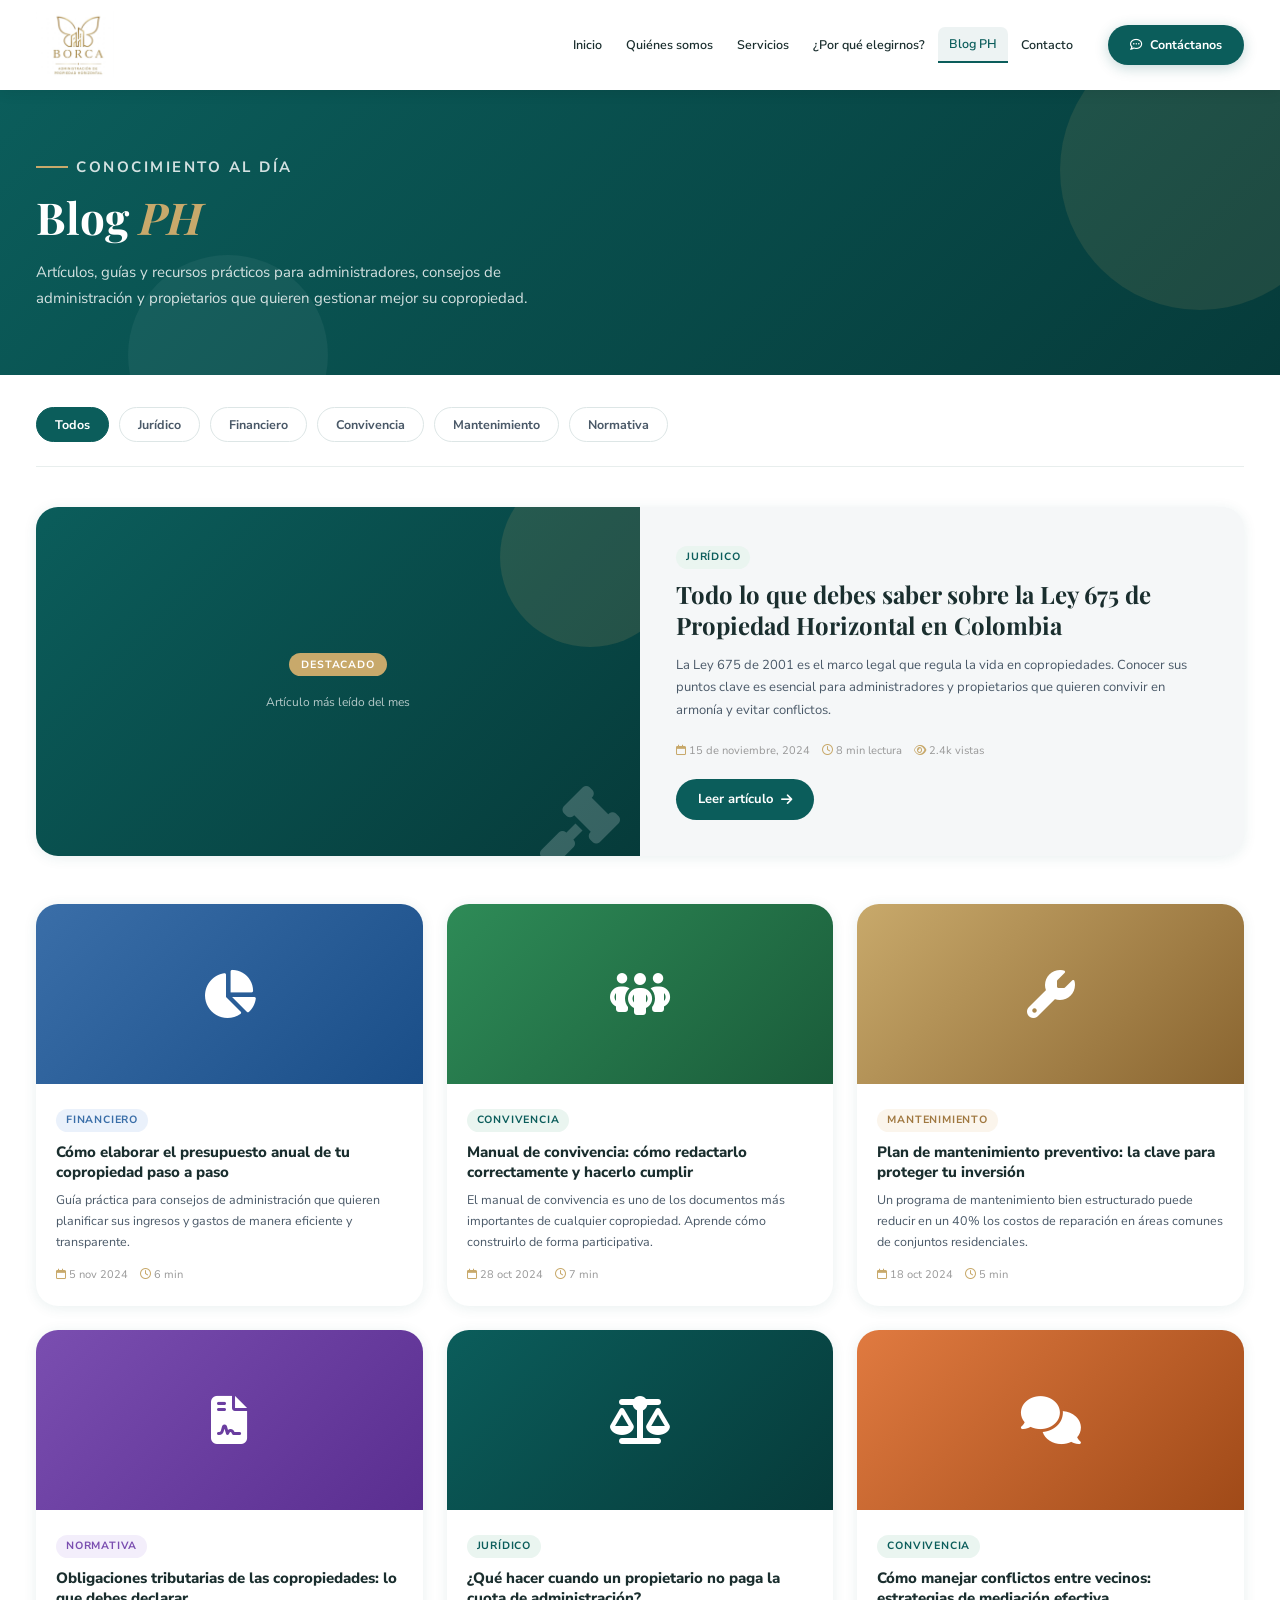
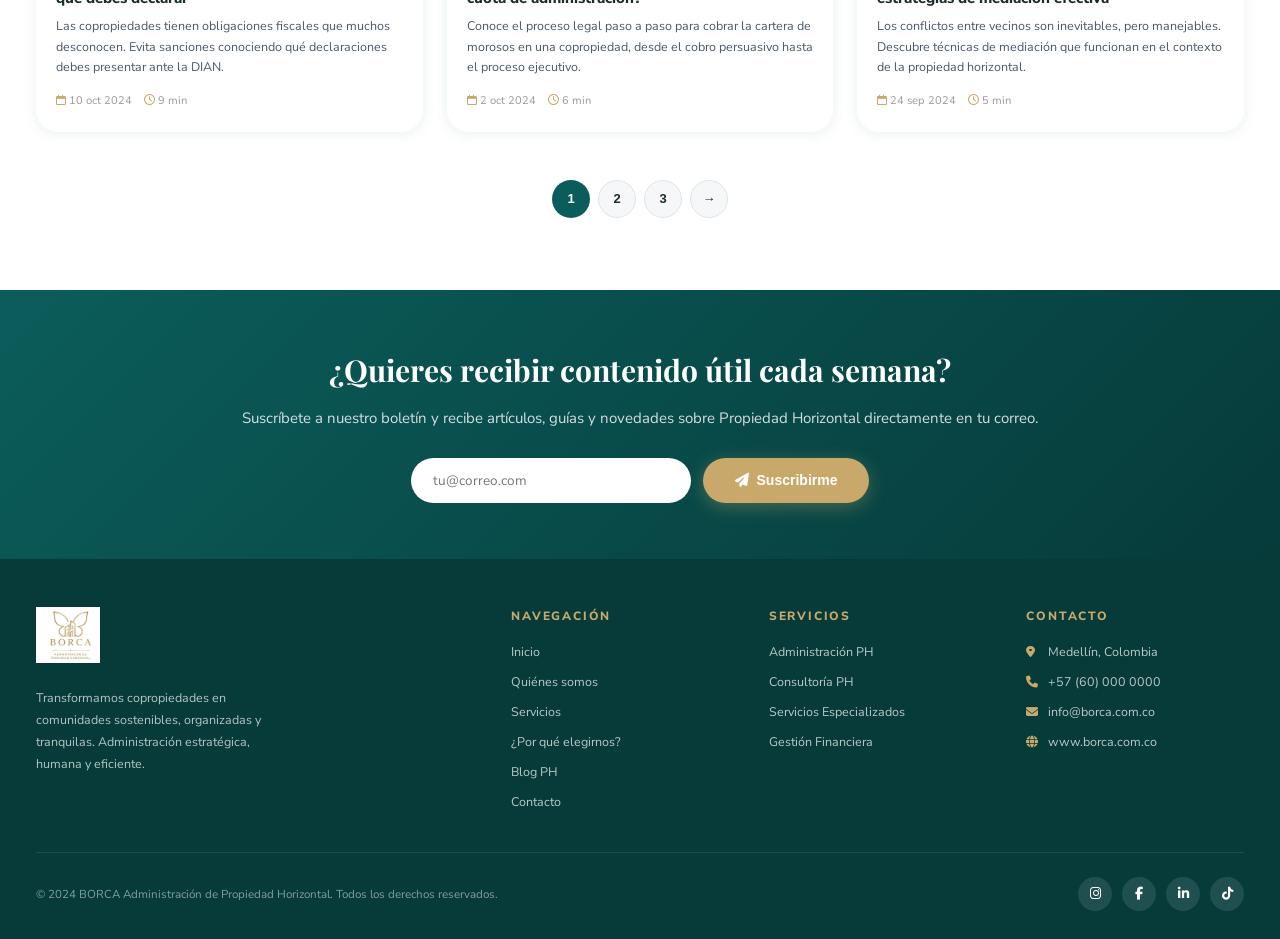
==== blog-ph.html @ 9fb04f34 "final" ====
<!DOCTYPE html>
<html lang="es">
<head>
  <meta charset="UTF-8"/>
  <meta name="viewport" content="width=device-width,initial-scale=1.0"/>
  <title>Blog PH – BORCA</title>
  <link href="https://fonts.googleapis.com/css2?family=Playfair+Display:ital,wght@0,400;0,700;1,400;1,700&family=Nunito+Sans:wght@300;400;600;700;800&display=swap" rel="stylesheet"/>
  <link rel="stylesheet" href="https://cdnjs.cloudflare.com/ajax/libs/font-awesome/6.5.0/css/all.min.css"/>
  <style>
*,*::before,*::after{box-sizing:border-box;margin:0;padding:0}
:root{
  --teal:#0B5D5B;--teal-dark:#063B3A;--gold:#C8A96B;
  --white:#FFFFFF;--gray-bg:#F5F7F8;
  --text-dark:#1a2e2e;--text-body:#4a5968;
  --card-green:#EAF5F0;--card-beige:#FBF5EC;
  --card-blue:#EAF1FB;--card-lila:#F3EEFB;
  --shadow-soft:0 6px 36px rgba(11,93,91,0.13);
  --shadow-card:0 2px 14px rgba(11,93,91,0.09);
  --r-xl:22px;--r-lg:16px;--r-md:12px;--r-sm:9px;
}
html{scroll-behavior:smooth}
body{font-family:'Nunito Sans',sans-serif;color:var(--text-dark);background:var(--white);line-height:1.6;overflow-x:hidden}
a{text-decoration:none;color:inherit}
/* NAVBAR */
.navbar{position:sticky;top:0;z-index:200;background:var(--white);box-shadow:0 2px 14px rgba(0,0,0,0.08);height:90px}
.navbar-inner{max-width:1300px;margin:0 auto;height:100%;padding:0 36px;display:flex;align-items:center;gap:24px}
.nav-logo{display:flex;align-items:center;flex-shrink:0;text-decoration:none}
.logo-img{height:68px;width:auto;object-fit:contain;display:block;margin:-4px 0}
.nav-links{display:flex;align-items:center;gap:2px;margin-left:auto}
.nav-links a{font-size:12.5px;font-weight:600;color:var(--text-dark);padding:7px 11px;border-radius:7px;white-space:nowrap;display:flex;align-items:center;gap:4px;transition:color .2s,background .2s}
.nav-links a:hover,.nav-links a.active{color:var(--teal);background:rgba(11,93,91,0.07)}
.nav-links a.active{border-bottom:2px solid var(--teal);border-radius:7px 7px 0 0}
.nav-links .fa-chevron-down{font-size:8px;opacity:.5}
.btn-contact{display:inline-flex;align-items:center;gap:7px;padding:10px 22px;background:var(--teal);color:var(--white);border-radius:50px;font-size:12.5px;font-weight:700;white-space:nowrap;flex-shrink:0;box-shadow:0 3px 14px rgba(11,93,91,0.24);transition:background .2s,transform .15s}
.btn-contact:hover{background:var(--teal-dark);transform:translateY(-1px)}
/* PAGE HERO BANNER */
.page-hero{background:linear-gradient(135deg, var(--teal) 0%, var(--teal-dark) 100%);padding:64px 36px;position:relative;overflow:hidden}
.page-hero::before{content:'';position:absolute;top:-60px;right:-60px;width:280px;height:280px;border-radius:50%;background:rgba(200,169,107,0.12);pointer-events:none}
.page-hero::after{content:'';position:absolute;bottom:-80px;left:10%;width:200px;height:200px;border-radius:50%;background:rgba(255,255,255,0.05);pointer-events:none}
.page-hero-inner{max-width:1300px;margin:0 auto;position:relative;z-index:1}
.page-hero-label{font-size:12px;font-weight:700;color:var(--gold);letter-spacing:2.5px;text-transform:uppercase;margin-bottom:12px;display:flex;align-items:center;gap:8px}
.page-hero-label::before{content:'';width:32px;height:2px;background:var(--gold)}
.page-hero h1{font-family:'Playfair Display',serif;font-size:44px;font-weight:700;color:var(--white);line-height:1.15;margin-bottom:16px}
.page-hero h1 span{color:var(--gold);font-style:italic}
.page-hero p{font-size:15px;color:rgba(255,255,255,0.82);max-width:560px;line-height:1.75}
/* SECTION HELPERS */
.section-wrap{max-width:1300px;margin:0 auto;padding:0 36px}
.section-pad{padding:72px 0}
.section-label{font-size:11.5px;font-weight:700;color:var(--gold);letter-spacing:2.5px;text-transform:uppercase;margin-bottom:10px;display:flex;align-items:center;gap:8px}
.section-label::before{content:'';width:28px;height:2px;background:var(--gold)}
.section-title{font-family:'Playfair Display',serif;font-size:32px;font-weight:700;color:var(--text-dark);line-height:1.2;margin-bottom:14px}
.section-title span{color:var(--teal)}
.section-lead{font-size:15px;color:var(--text-body);max-width:580px;line-height:1.8;margin-bottom:48px}
/* CARDS */
.cards-grid-3{display:grid;grid-template-columns:repeat(3,1fr);gap:24px}
.cards-grid-4{display:grid;grid-template-columns:repeat(4,1fr);gap:20px}
.cards-grid-2{display:grid;grid-template-columns:repeat(2,1fr);gap:28px}
.card{background:var(--white);border-radius:var(--r-xl);padding:30px 26px;box-shadow:var(--shadow-card);transition:transform .22s,box-shadow .22s}
.card:hover{transform:translateY(-5px);box-shadow:0 12px 32px rgba(11,93,91,0.13)}
.card-teal{background:var(--teal);color:var(--white)}
.card-gold{background:var(--gold);color:var(--white)}
.card-gray{background:var(--gray-bg)}
.card-border{border:1.5px solid #e0eae9}
.card-icon-lg{width:56px;height:56px;border-radius:var(--r-md);background:rgba(11,93,91,0.09);display:flex;align-items:center;justify-content:center;font-size:24px;color:var(--teal);margin-bottom:18px}
.card-teal .card-icon-lg{background:rgba(255,255,255,0.15);color:var(--white)}
.card h3{font-size:16px;font-weight:800;margin-bottom:10px;line-height:1.3}
.card p{font-size:13px;line-height:1.7;color:var(--text-body)}
.card-teal p,.card-gold p{color:rgba(255,255,255,0.88)}
/* CTA STRIP */
.cta-strip{background:linear-gradient(135deg,var(--teal),var(--teal-dark));padding:56px 36px;text-align:center}
.cta-strip h2{font-family:'Playfair Display',serif;font-size:30px;color:var(--white);margin-bottom:12px}
.cta-strip p{color:rgba(255,255,255,0.82);font-size:15px;margin-bottom:28px}
.btn-cta{display:inline-flex;align-items:center;gap:8px;padding:14px 32px;background:var(--gold);color:var(--white);border-radius:50px;font-size:14px;font-weight:700;transition:background .2s,transform .15s;box-shadow:0 4px 18px rgba(200,169,107,0.35)}
.btn-cta:hover{background:#b8954d;transform:translateY(-2px)}
/* PAGE FOOTER */
.page-footer{background:var(--teal-dark);padding:48px 36px 28px}
.footer-grid{max-width:1300px;margin:0 auto;display:grid;grid-template-columns:2fr 1fr 1fr 1fr;gap:40px;margin-bottom:40px}
.footer-brand .logo-img-footer{height:56px;width:auto;object-fit:contain;margin-bottom:16px}
.footer-brand p{font-size:12.5px;color:rgba(255,255,255,0.7);line-height:1.75;max-width:240px}
.footer-col h4{font-size:12px;font-weight:800;color:var(--gold);letter-spacing:1.8px;text-transform:uppercase;margin-bottom:16px}
.footer-col ul{list-style:none;display:flex;flex-direction:column;gap:10px}
.footer-col ul li a{font-size:12.5px;color:rgba(255,255,255,0.72);transition:color .2s}
.footer-col ul li a:hover{color:var(--gold)}
.footer-col ul li{display:flex;align-items:center;gap:8px;font-size:12.5px;color:rgba(255,255,255,0.72)}
.footer-col ul li i{color:var(--gold);font-size:12px;width:14px}
.footer-bottom{max-width:1300px;margin:0 auto;padding-top:24px;border-top:1px solid rgba(255,255,255,0.1);display:flex;align-items:center;justify-content:space-between;gap:20px}
.footer-bottom p{font-size:11.5px;color:rgba(255,255,255,0.5)}
.footer-social{display:flex;gap:10px}
.footer-social a{width:34px;height:34px;border-radius:50%;background:rgba(255,255,255,0.1);display:flex;align-items:center;justify-content:center;color:var(--white);font-size:13px;transition:background .2s,transform .15s}
.footer-social a:hover{background:var(--gold);transform:translateY(-2px)}
/* UTILS */
.text-teal{color:var(--teal)} .text-gold{color:var(--gold)} .text-white{color:var(--white)}
.bg-gray{background:var(--gray-bg)} .bg-teal{background:var(--teal)} .bg-white{background:var(--white)}
.flex-row{display:flex;align-items:center;gap:16px}
.check-item{display:flex;align-items:flex-start;gap:12px;margin-bottom:16px}
.check-dot{width:26px;height:26px;min-width:26px;border-radius:50%;background:var(--teal);display:flex;align-items:center;justify-content:center;color:var(--white);font-size:11px;margin-top:2px}
.check-item strong{font-size:13.5px;font-weight:800;display:block;margin-bottom:2px}
.check-item p{font-size:12.5px;color:var(--text-body);line-height:1.6}
.number-badge{font-family:'Playfair Display',serif;font-size:48px;font-weight:700;color:var(--gold);opacity:.25;line-height:1;margin-bottom:-8px}
.divider{height:1px;background:#e8eeed;margin:48px 0}
/* TEAM CARD */
.team-card{text-align:center;background:var(--white);border-radius:var(--r-xl);padding:28px 20px;box-shadow:var(--shadow-card)}
.team-avatar{width:80px;height:80px;border-radius:50%;background:linear-gradient(135deg,var(--teal),var(--teal-dark));display:flex;align-items:center;justify-content:center;margin:0 auto 14px;font-size:28px;color:var(--white)}
.team-card h4{font-size:15px;font-weight:800;margin-bottom:4px}
.team-card .role{font-size:11.5px;color:var(--gold);font-weight:700;text-transform:uppercase;letter-spacing:1px;margin-bottom:10px}
.team-card p{font-size:12px;color:var(--text-body);line-height:1.6}
/* TIMELINE */
.timeline{position:relative;padding-left:40px}
.timeline::before{content:'';position:absolute;left:14px;top:0;bottom:0;width:2px;background:linear-gradient(to bottom,var(--teal),var(--gold))}
.timeline-item{position:relative;margin-bottom:36px}
.timeline-dot{position:absolute;left:-34px;top:4px;width:22px;height:22px;border-radius:50%;background:var(--teal);border:3px solid var(--white);box-shadow:0 0 0 3px var(--teal)}
.timeline-item h4{font-size:15px;font-weight:800;margin-bottom:6px}
.timeline-item p{font-size:13px;color:var(--text-body);line-height:1.65}
.timeline-year{font-size:11px;font-weight:700;color:var(--gold);letter-spacing:1px;margin-bottom:4px}
/* BLOG */
.blog-card{background:var(--white);border-radius:var(--r-xl);overflow:hidden;box-shadow:var(--shadow-card);transition:transform .22s,box-shadow .22s}
.blog-card:hover{transform:translateY(-5px);box-shadow:0 12px 32px rgba(11,93,91,0.13)}
.blog-card-img{height:180px;background:linear-gradient(135deg,var(--teal),var(--gold));display:flex;align-items:center;justify-content:center;font-size:48px;color:var(--white)}
.blog-card-body{padding:22px 20px}
.blog-tag{font-size:10.5px;font-weight:700;color:var(--teal);background:var(--card-green);padding:3px 10px;border-radius:50px;display:inline-block;margin-bottom:10px;text-transform:uppercase;letter-spacing:.8px}
.blog-card h3{font-size:15px;font-weight:800;line-height:1.35;margin-bottom:8px}
.blog-card p{font-size:12.5px;color:var(--text-body);line-height:1.65;margin-bottom:14px}
.blog-meta{font-size:11px;color:#999;display:flex;gap:12px;align-items:center}
.blog-meta i{color:var(--gold)}
/* CONTACT */
.contact-form{background:var(--white);border-radius:var(--r-xl);padding:36px 32px;box-shadow:var(--shadow-card)}
.form-group{margin-bottom:20px}
.form-group label{display:block;font-size:12.5px;font-weight:700;margin-bottom:7px;color:var(--text-dark)}
.form-group input,.form-group textarea,.form-group select{width:100%;padding:12px 16px;border:1.5px solid #dde6e6;border-radius:var(--r-md);font-size:13px;font-family:'Nunito Sans',sans-serif;color:var(--text-dark);background:var(--gray-bg);transition:border .2s,box-shadow .2s;outline:none}
.form-group input:focus,.form-group textarea:focus,.form-group select:focus{border-color:var(--teal);box-shadow:0 0 0 3px rgba(11,93,91,0.08);background:var(--white)}
.form-group textarea{resize:vertical;min-height:130px}
.form-row{display:grid;grid-template-columns:1fr 1fr;gap:16px}
.btn-submit{width:100%;padding:14px;background:var(--teal);color:var(--white);border:none;border-radius:50px;font-size:14px;font-weight:700;font-family:'Nunito Sans',sans-serif;cursor:pointer;transition:background .2s,transform .15s;box-shadow:0 4px 14px rgba(11,93,91,0.25)}
.btn-submit:hover{background:var(--teal-dark);transform:translateY(-1px)}
.stat-box{text-align:center;padding:28px 20px}
.stat-number{font-family:'Playfair Display',serif;font-size:44px;font-weight:700;color:var(--teal);line-height:1}
.stat-label{font-size:13px;color:var(--text-body);margin-top:6px;font-weight:600}
/* ANIMATIONS */
@keyframes ripple{to{transform:scale(2.8);opacity:0}}
.visible{opacity:1!important;transform:translateY(0)!important}
/* RESPONSIVE */
@media(max-width:1024px){.footer-grid{grid-template-columns:1fr 1fr}.cards-grid-4{grid-template-columns:1fr 1fr}.cards-grid-3{grid-template-columns:1fr 1fr}}
@media(max-width:768px){
  .navbar-inner{padding:0 18px;gap:12px}.nav-links{display:none}.logo-img{height:52px}
  .page-hero{padding:44px 20px}.page-hero h1{font-size:30px}
  .section-wrap{padding:0 20px}.section-pad{padding:48px 0}
  .cards-grid-3,.cards-grid-4,.cards-grid-2{grid-template-columns:1fr}
  .footer-grid{grid-template-columns:1fr}.cta-strip{padding:44px 20px}
  .form-row{grid-template-columns:1fr}
  .footer-bottom{flex-direction:column;align-items:flex-start;gap:14px}
}
</style>
</head>
<body>

<header class="navbar">
  <div class="navbar-inner">
    <a href="index.html" class="nav-logo">
      <img src="[data-uri]" alt="BORCA" class="logo-img" />
    </a>
    <nav class="nav-links">
      <a href="index.html">Inicio</a>
      <a href="quienes-somos.html">Quiénes somos</a>
      <a href="servicios.html">Servicios</a>
      <a href="por-que-elegirnos.html">¿Por qué elegirnos?</a>
      <a href="blog-ph.html" class="active">Blog PH</a>
      <a href="contacto.html">Contacto</a>
      
    </nav>
    <a href="contacto.html" class="btn-contact">
      <i class="fa-regular fa-comment-dots"></i> Contáctanos
    </a>
  </div>
</header>

<!-- PAGE HERO -->
<section class="page-hero">
  <div class="page-hero-inner">
    <p class="page-hero-label">Conocimiento al día</p>
    <h1>Blog <span>PH</span></h1>
    <p>Artículos, guías y recursos prácticos para administradores, consejos de administración y propietarios que quieren gestionar mejor su copropiedad.</p>
  </div>
</section>

<!-- CATEGORÍAS FILTRO -->
<section class="bg-white" style="padding:32px 0 0">
  <div class="section-wrap">
    <div style="display:flex;gap:10px;flex-wrap:wrap;padding-bottom:0">
      <button class="filter-btn active" data-cat="all">Todos</button>
      <button class="filter-btn" data-cat="juridico">Jurídico</button>
      <button class="filter-btn" data-cat="financiero">Financiero</button>
      <button class="filter-btn" data-cat="convivencia">Convivencia</button>
      <button class="filter-btn" data-cat="mantenimiento">Mantenimiento</button>
      <button class="filter-btn" data-cat="normativa">Normativa</button>
    </div>
    <div style="height:1px;background:#e8eeed;margin-top:24px"></div>
  </div>
</section>

<!-- ARTÍCULO DESTACADO -->
<section class="bg-white">
  <div class="section-wrap" style="padding-top:40px;padding-bottom:0">
    <div style="background:var(--gray-bg);border-radius:22px;overflow:hidden;display:grid;grid-template-columns:1fr 1fr;box-shadow:var(--shadow-card);margin-bottom:48px" class="anim">
      <div style="background:linear-gradient(135deg,var(--teal) 0%,var(--teal-dark) 100%);display:flex;align-items:center;justify-content:center;min-height:280px;padding:40px;position:relative;overflow:hidden">
        <div style="position:absolute;top:-40px;right:-40px;width:180px;height:180px;border-radius:50%;background:rgba(200,169,107,0.15)"></div>
        <i class="fa-solid fa-gavel" style="font-size:80px;color:rgba(255,255,255,0.2);position:absolute;bottom:-10px;right:20px"></i>
        <div style="position:relative;z-index:1;text-align:center">
          <span style="background:var(--gold);color:white;font-size:10.5px;font-weight:700;padding:4px 12px;border-radius:50px;letter-spacing:.8px;text-transform:uppercase">Destacado</span>
          <p style="color:rgba(255,255,255,0.7);font-size:12px;margin-top:16px">Artículo más leído del mes</p>
        </div>
      </div>
      <div style="padding:36px">
        <span class="blog-tag">Jurídico</span>
        <h2 style="font-family:'Playfair Display',serif;font-size:24px;font-weight:700;line-height:1.3;margin-bottom:12px">Todo lo que debes saber sobre la Ley 675 de Propiedad Horizontal en Colombia</h2>
        <p style="font-size:13px;color:var(--text-body);line-height:1.75;margin-bottom:20px">La Ley 675 de 2001 es el marco legal que regula la vida en copropiedades. Conocer sus puntos clave es esencial para administradores y propietarios que quieren convivir en armonía y evitar conflictos.</p>
        <div class="blog-meta" style="margin-bottom:20px">
          <span><i class="fa-regular fa-calendar"></i> 15 de noviembre, 2024</span>
          <span><i class="fa-regular fa-clock"></i> 8 min lectura</span>
          <span><i class="fa-regular fa-eye"></i> 2.4k vistas</span>
        </div>
        <a href="#" style="display:inline-flex;align-items:center;gap:8px;padding:10px 22px;background:var(--teal);color:white;border-radius:50px;font-size:13px;font-weight:700">Leer artículo <i class="fa-solid fa-arrow-right"></i></a>
      </div>
    </div>
  </div>
</section>

<!-- ARTÍCULOS GRID -->
<section class="bg-white">
  <div class="section-wrap" style="padding-top:0;padding-bottom:72px">
    <div class="cards-grid-3" id="blog-grid">

      <div class="blog-card" data-cat="financiero">
        <div class="blog-card-img" style="background:linear-gradient(135deg,#3a6ea8,#1a4e88)">
          <i class="fa-solid fa-chart-pie"></i>
        </div>
        <div class="blog-card-body">
          <span class="blog-tag" style="background:var(--card-blue);color:#3a6ea8">Financiero</span>
          <h3>Cómo elaborar el presupuesto anual de tu copropiedad paso a paso</h3>
          <p>Guía práctica para consejos de administración que quieren planificar sus ingresos y gastos de manera eficiente y transparente.</p>
          <div class="blog-meta">
            <span><i class="fa-regular fa-calendar"></i> 5 nov 2024</span>
            <span><i class="fa-regular fa-clock"></i> 6 min</span>
          </div>
        </div>
      </div>

      <div class="blog-card" data-cat="convivencia">
        <div class="blog-card-img" style="background:linear-gradient(135deg,#2e8b57,#1a5c3a)">
          <i class="fa-solid fa-people-group"></i>
        </div>
        <div class="blog-card-body">
          <span class="blog-tag" style="background:var(--card-green);color:var(--teal)">Convivencia</span>
          <h3>Manual de convivencia: cómo redactarlo correctamente y hacerlo cumplir</h3>
          <p>El manual de convivencia es uno de los documentos más importantes de cualquier copropiedad. Aprende cómo construirlo de forma participativa.</p>
          <div class="blog-meta">
            <span><i class="fa-regular fa-calendar"></i> 28 oct 2024</span>
            <span><i class="fa-regular fa-clock"></i> 7 min</span>
          </div>
        </div>
      </div>

      <div class="blog-card" data-cat="mantenimiento">
        <div class="blog-card-img" style="background:linear-gradient(135deg,#c8a96b,#8a6530)">
          <i class="fa-solid fa-wrench"></i>
        </div>
        <div class="blog-card-body">
          <span class="blog-tag" style="background:var(--card-beige);color:#a07840">Mantenimiento</span>
          <h3>Plan de mantenimiento preventivo: la clave para proteger tu inversión</h3>
          <p>Un programa de mantenimiento bien estructurado puede reducir en un 40% los costos de reparación en áreas comunes de conjuntos residenciales.</p>
          <div class="blog-meta">
            <span><i class="fa-regular fa-calendar"></i> 18 oct 2024</span>
            <span><i class="fa-regular fa-clock"></i> 5 min</span>
          </div>
        </div>
      </div>

      <div class="blog-card" data-cat="normativa">
        <div class="blog-card-img" style="background:linear-gradient(135deg,#7a4eb0,#5a2e90)">
          <i class="fa-solid fa-file-contract"></i>
        </div>
        <div class="blog-card-body">
          <span class="blog-tag" style="background:var(--card-lila);color:#7a4eb0">Normativa</span>
          <h3>Obligaciones tributarias de las copropiedades: lo que debes declarar</h3>
          <p>Las copropiedades tienen obligaciones fiscales que muchos desconocen. Evita sanciones conociendo qué declaraciones debes presentar ante la DIAN.</p>
          <div class="blog-meta">
            <span><i class="fa-regular fa-calendar"></i> 10 oct 2024</span>
            <span><i class="fa-regular fa-clock"></i> 9 min</span>
          </div>
        </div>
      </div>

      <div class="blog-card" data-cat="juridico">
        <div class="blog-card-img" style="background:linear-gradient(135deg,var(--teal),var(--teal-dark))">
          <i class="fa-solid fa-scale-balanced"></i>
        </div>
        <div class="blog-card-body">
          <span class="blog-tag">Jurídico</span>
          <h3>¿Qué hacer cuando un propietario no paga la cuota de administración?</h3>
          <p>Conoce el proceso legal paso a paso para cobrar la cartera de morosos en una copropiedad, desde el cobro persuasivo hasta el proceso ejecutivo.</p>
          <div class="blog-meta">
            <span><i class="fa-regular fa-calendar"></i> 2 oct 2024</span>
            <span><i class="fa-regular fa-clock"></i> 6 min</span>
          </div>
        </div>
      </div>

      <div class="blog-card" data-cat="convivencia">
        <div class="blog-card-img" style="background:linear-gradient(135deg,#e07a40,#a04a18)">
          <i class="fa-solid fa-comments"></i>
        </div>
        <div class="blog-card-body">
          <span class="blog-tag" style="background:var(--card-green);color:var(--teal)">Convivencia</span>
          <h3>Cómo manejar conflictos entre vecinos: estrategias de mediación efectiva</h3>
          <p>Los conflictos entre vecinos son inevitables, pero manejables. Descubre técnicas de mediación que funcionan en el contexto de la propiedad horizontal.</p>
          <div class="blog-meta">
            <span><i class="fa-regular fa-calendar"></i> 24 sep 2024</span>
            <span><i class="fa-regular fa-clock"></i> 5 min</span>
          </div>
        </div>
      </div>

    </div>

    <!-- Paginación -->
    <div style="display:flex;justify-content:center;gap:8px;margin-top:48px">
      <button style="width:38px;height:38px;border-radius:50%;background:var(--teal);color:white;border:none;font-weight:700;cursor:pointer;font-size:13px">1</button>
      <button style="width:38px;height:38px;border-radius:50%;background:var(--gray-bg);color:var(--text-dark);border:1.5px solid #dde6e6;font-weight:700;cursor:pointer;font-size:13px">2</button>
      <button style="width:38px;height:38px;border-radius:50%;background:var(--gray-bg);color:var(--text-dark);border:1.5px solid #dde6e6;font-weight:700;cursor:pointer;font-size:13px">3</button>
      <button style="width:38px;height:38px;border-radius:50%;background:var(--gray-bg);color:var(--text-dark);border:1.5px solid #dde6e6;font-weight:700;cursor:pointer;font-size:13px">→</button>
    </div>
  </div>
</section>

<!-- NEWSLETTER -->
<section class="cta-strip">
  <h2>¿Quieres recibir contenido útil cada semana?</h2>
  <p>Suscríbete a nuestro boletín y recibe artículos, guías y novedades sobre Propiedad Horizontal directamente en tu correo.</p>
  <div style="display:flex;gap:12px;justify-content:center;flex-wrap:wrap;margin-top:8px">
    <input type="email" placeholder="tu@correo.com" style="padding:13px 22px;border-radius:50px;border:none;font-size:13.5px;width:280px;font-family:'Nunito Sans',sans-serif;outline:none"/>
    <button class="btn-cta" style="border:none;cursor:pointer"><i class="fa-solid fa-paper-plane"></i> Suscribirme</button>
  </div>
</section>

<style>
.filter-btn{padding:8px 18px;border-radius:50px;border:1.5px solid #dde6e6;background:var(--white);font-size:12.5px;font-weight:700;color:var(--text-body);cursor:pointer;transition:all .2s;font-family:'Nunito Sans',sans-serif}
.filter-btn:hover,.filter-btn.active{background:var(--teal);color:var(--white);border-color:var(--teal)}
</style>
<script>
document.querySelectorAll('.filter-btn').forEach(btn => {
  btn.addEventListener('click', function(){
    document.querySelectorAll('.filter-btn').forEach(b=>b.classList.remove('active'));
    this.classList.add('active');
    const cat = this.dataset.cat;
    document.querySelectorAll('.blog-card').forEach(card=>{
      card.style.display = (cat==='all'||card.dataset.cat===cat) ? 'block':'none';
    });
  });
});
</script>


<footer class="page-footer">
  <div class="footer-grid">
    <div class="footer-brand">
      <img src="[data-uri]" alt="BORCA" class="logo-img-footer" />
      <p>Transformamos copropiedades en comunidades sostenibles, organizadas y tranquilas. Administración estratégica, humana y eficiente.</p>
    </div>
    <div class="footer-col">
      <h4>Navegación</h4>
      <ul>
        <li><a href="index.html">Inicio</a></li>
        <li><a href="quienes-somos.html">Quiénes somos</a></li>
        <li><a href="servicios.html">Servicios</a></li>
        <li><a href="por-que-elegirnos.html">¿Por qué elegirnos?</a></li>
        <li><a href="blog-ph.html">Blog PH</a></li>
        <li><a href="contacto.html">Contacto</a></li>
      </ul>
    </div>
    <div class="footer-col">
      <h4>Servicios</h4>
      <ul>
        <li><a href="servicios.html">Administración PH</a></li>
        <li><a href="servicios.html">Consultoría PH</a></li>
        <li><a href="servicios.html">Servicios Especializados</a></li>
        <li><a href="servicios.html">Gestión Financiera</a></li>
      </ul>
    </div>
    <div class="footer-col">
      <h4>Contacto</h4>
      <ul>
        <li><i class="fa-solid fa-location-dot"></i> Medellín, Colombia</li>
        <li><i class="fa-solid fa-phone"></i> +57 (60) 000 0000</li>
        <li><i class="fa-solid fa-envelope"></i> info@borca.com.co</li>
        <li><i class="fa-solid fa-globe"></i> www.borca.com.co</li>
      </ul>
    </div>
  </div>
  <div class="footer-bottom">
    <p>© 2024 BORCA Administración de Propiedad Horizontal. Todos los derechos reservados.</p>
    <div class="footer-social">
      <a href="#" aria-label="Instagram"><i class="fa-brands fa-instagram"></i></a>
      <a href="#" aria-label="Facebook"><i class="fa-brands fa-facebook-f"></i></a>
      <a href="#" aria-label="LinkedIn"><i class="fa-brands fa-linkedin-in"></i></a>
      <a href="#" aria-label="TikTok"><i class="fa-brands fa-tiktok"></i></a>
    </div>
  </div>
</footer>
<script>
document.addEventListener('DOMContentLoaded', () => {
  const navbar = document.querySelector('.navbar');
  window.addEventListener('scroll', () => {
    navbar.style.boxShadow = window.scrollY > 10
      ? '0 4px 22px rgba(0,0,0,0.11)' : '0 2px 14px rgba(0,0,0,0.08)';
  });
  const targets = document.querySelectorAll('.card,.check-item,.timeline-item,.blog-card,.stat-box,.team-card,.anim');
  const obs = new IntersectionObserver((entries) => {
    entries.forEach(e => { if(e.isIntersecting){e.target.classList.add('visible');obs.unobserve(e.target)} });
  }, {threshold:0.10});
  targets.forEach((el,i) => {
    el.style.opacity='0'; el.style.transform='translateY(18px)';
    el.style.transition=`opacity .45s ease ${i*50}ms,transform .45s ease ${i*50}ms`;
    obs.observe(el);
  });
  document.querySelectorAll('.btn-cta,.btn-contact,.btn-submit').forEach(btn => {
    btn.addEventListener('click', function(e) {
      const r=this.getBoundingClientRect(), s=document.createElement('span'), sz=Math.max(r.width,r.height);
      s.style.cssText=`position:absolute;width:${sz}px;height:${sz}px;border-radius:50%;
        background:rgba(255,255,255,0.25);transform:scale(0);animation:ripple .5s linear;
        left:${e.clientX-r.left-sz/2}px;top:${e.clientY-r.top-sz/2}px;pointer-events:none;`;
      this.style.position='relative';this.style.overflow='hidden';
      this.appendChild(s);s.addEventListener('animationend',()=>s.remove());
    });
  });
});
</script>
</body>
</html>
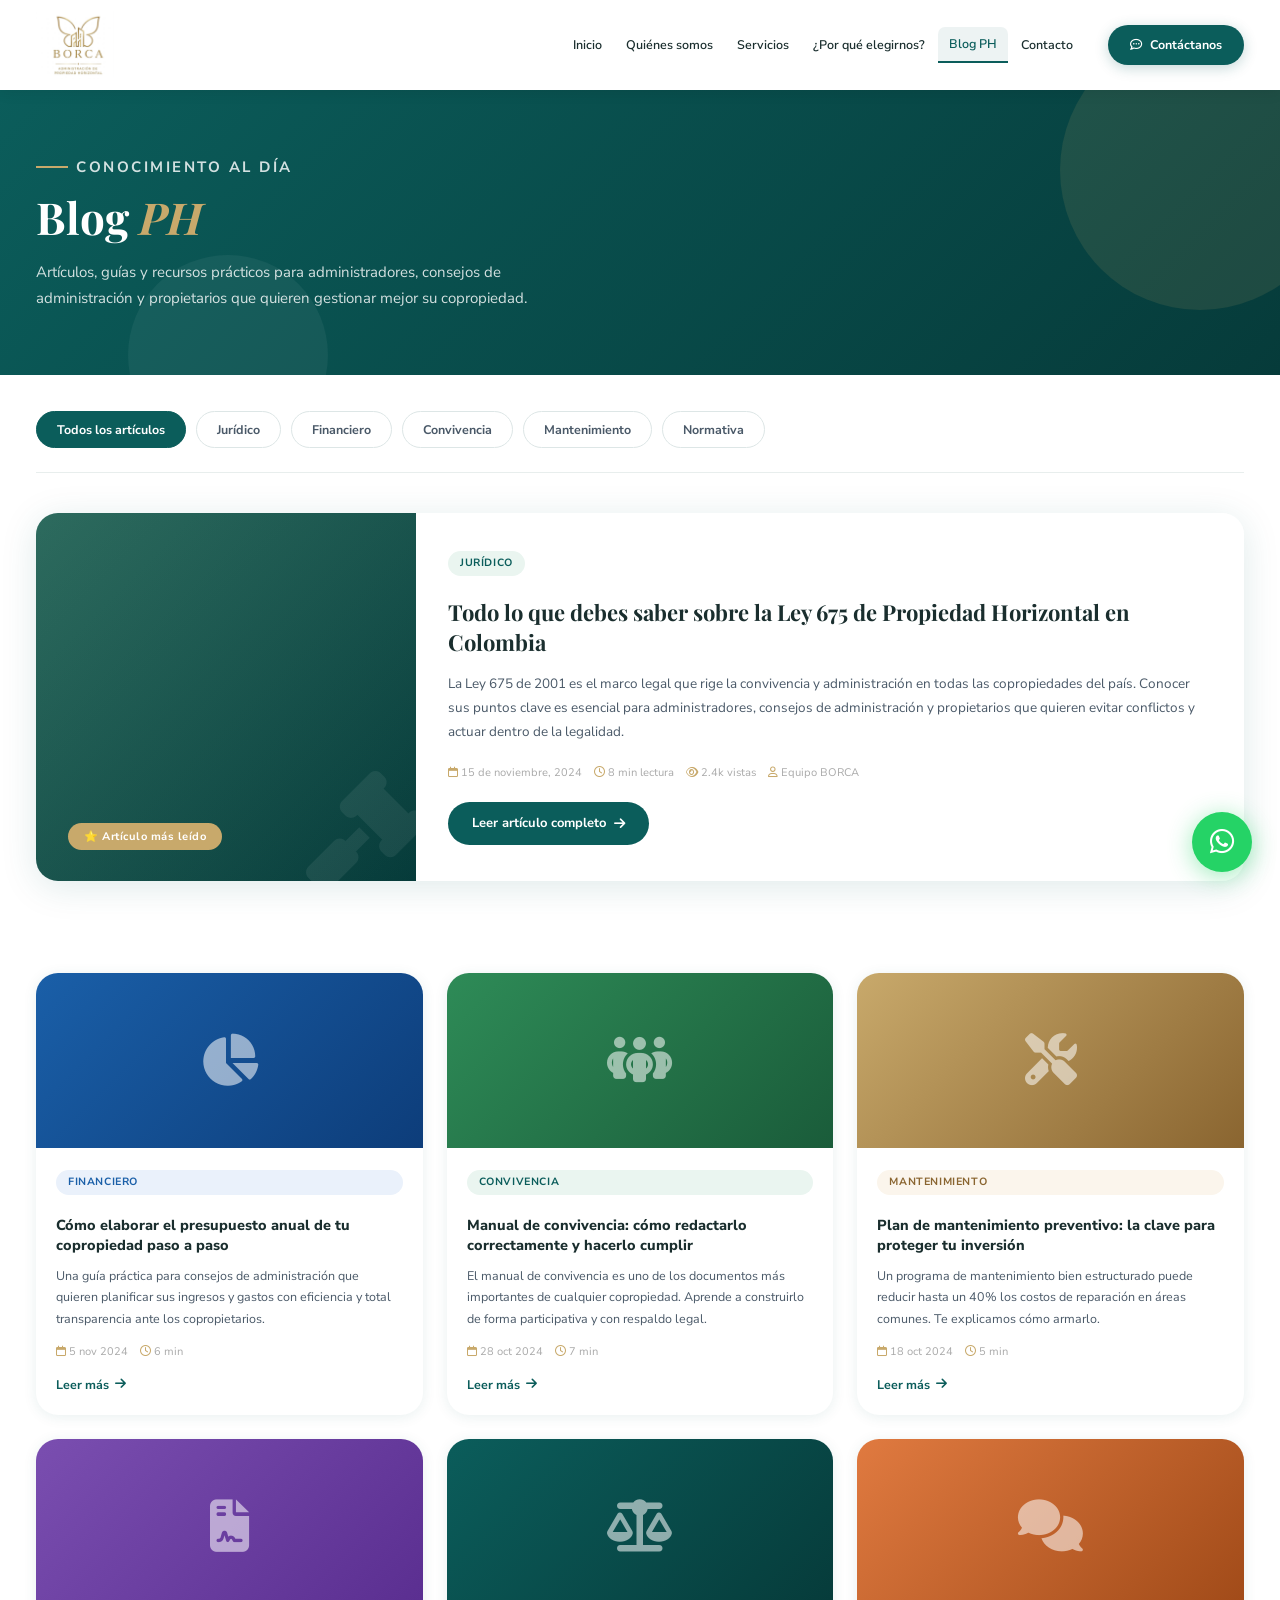
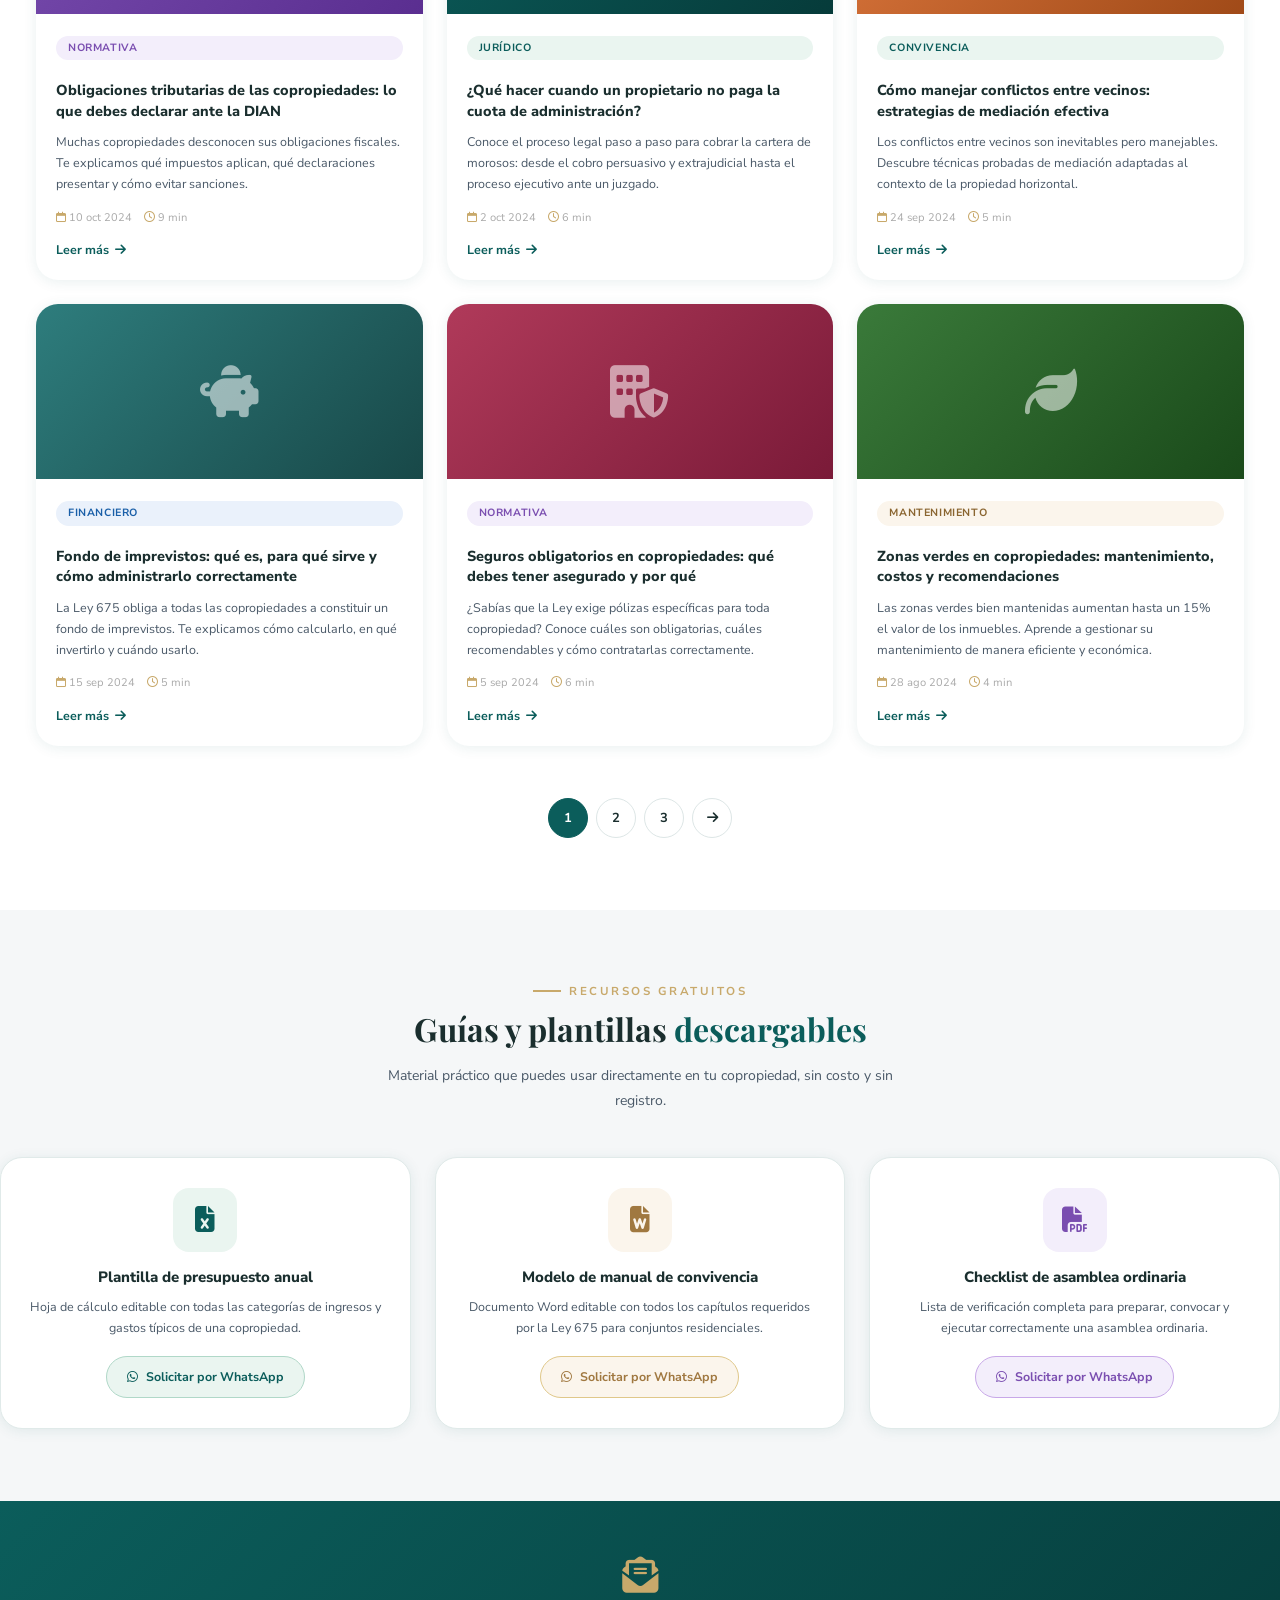
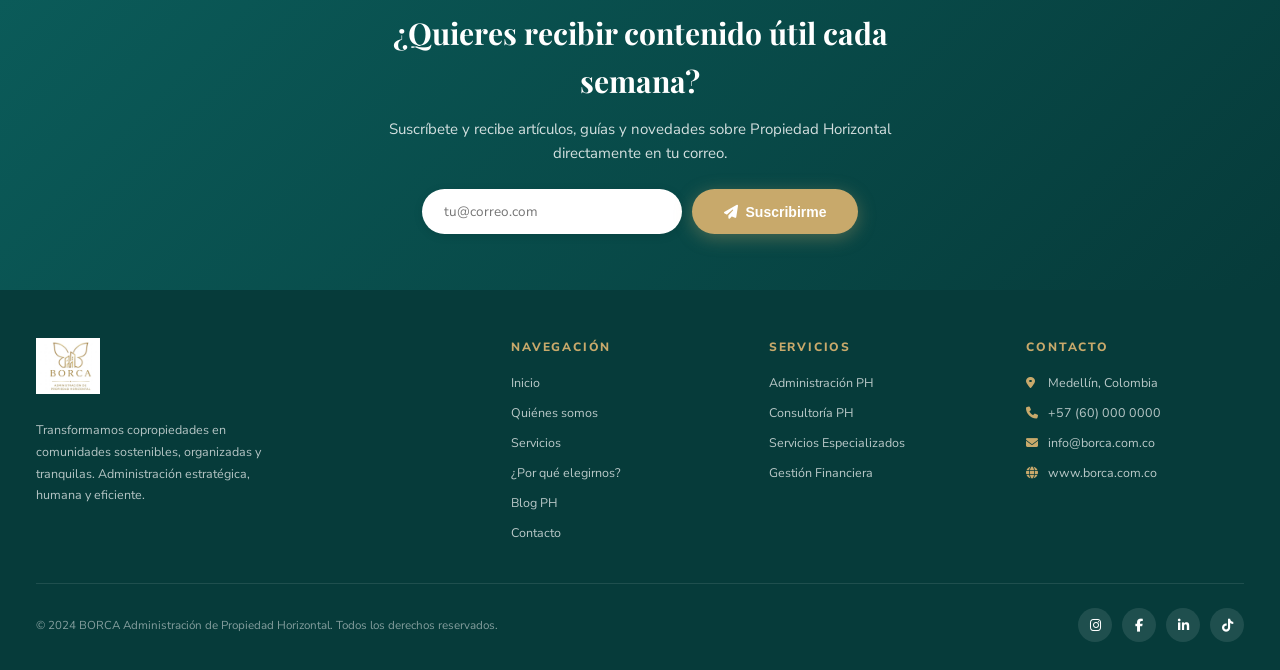
==== commit 5d9ab3a9: "se hacen cambios que mejoran la experiencia del cliente" ====
--- a/blog-ph.html
+++ b/blog-ph.html
@@ -182,11 +182,11 @@
   </div>
 </section>
 
-<!-- CATEGORÍAS FILTRO -->
-<section class="bg-white" style="padding:32px 0 0">
+<!-- FILTROS -->
+<section class="bg-white" style="padding:36px 0 0">
   <div class="section-wrap">
-    <div style="display:flex;gap:10px;flex-wrap:wrap;padding-bottom:0">
-      <button class="filter-btn active" data-cat="all">Todos</button>
+    <div style="display:flex;gap:10px;flex-wrap:wrap">
+      <button class="filter-btn active" data-cat="all">Todos los artículos</button>
       <button class="filter-btn" data-cat="juridico">Jurídico</button>
       <button class="filter-btn" data-cat="financiero">Financiero</button>
       <button class="filter-btn" data-cat="convivencia">Convivencia</button>
@@ -199,161 +199,331 @@
 
 <!-- ARTÍCULO DESTACADO -->
 <section class="bg-white">
-  <div class="section-wrap" style="padding-top:40px;padding-bottom:0">
-    <div style="background:var(--gray-bg);border-radius:22px;overflow:hidden;display:grid;grid-template-columns:1fr 1fr;box-shadow:var(--shadow-card);margin-bottom:48px" class="anim">
-      <div style="background:linear-gradient(135deg,var(--teal) 0%,var(--teal-dark) 100%);display:flex;align-items:center;justify-content:center;min-height:280px;padding:40px;position:relative;overflow:hidden">
-        <div style="position:absolute;top:-40px;right:-40px;width:180px;height:180px;border-radius:50%;background:rgba(200,169,107,0.15)"></div>
-        <i class="fa-solid fa-gavel" style="font-size:80px;color:rgba(255,255,255,0.2);position:absolute;bottom:-10px;right:20px"></i>
-        <div style="position:relative;z-index:1;text-align:center">
-          <span style="background:var(--gold);color:white;font-size:10.5px;font-weight:700;padding:4px 12px;border-radius:50px;letter-spacing:.8px;text-transform:uppercase">Destacado</span>
-          <p style="color:rgba(255,255,255,0.7);font-size:12px;margin-top:16px">Artículo más leído del mes</p>
+  <div class="section-wrap" style="padding-top:40px">
+    <div class="featured-article anim">
+      <div class="featured-img">
+        <div class="featured-img-overlay"></div>
+        <i class="fa-solid fa-gavel featured-icon"></i>
+        <div class="featured-badge-wrap">
+          <span class="featured-badge">⭐ Artículo más leído</span>
         </div>
       </div>
-      <div style="padding:36px">
+      <div class="featured-body">
         <span class="blog-tag">Jurídico</span>
-        <h2 style="font-family:'Playfair Display',serif;font-size:24px;font-weight:700;line-height:1.3;margin-bottom:12px">Todo lo que debes saber sobre la Ley 675 de Propiedad Horizontal en Colombia</h2>
-        <p style="font-size:13px;color:var(--text-body);line-height:1.75;margin-bottom:20px">La Ley 675 de 2001 es el marco legal que regula la vida en copropiedades. Conocer sus puntos clave es esencial para administradores y propietarios que quieren convivir en armonía y evitar conflictos.</p>
+        <h2 class="featured-title">Todo lo que debes saber sobre la Ley 675 de Propiedad Horizontal en Colombia</h2>
+        <p class="featured-desc">La Ley 675 de 2001 es el marco legal que rige la convivencia y administración en todas las copropiedades del país. Conocer sus puntos clave es esencial para administradores, consejos de administración y propietarios que quieren evitar conflictos y actuar dentro de la legalidad.</p>
         <div class="blog-meta" style="margin-bottom:20px">
           <span><i class="fa-regular fa-calendar"></i> 15 de noviembre, 2024</span>
           <span><i class="fa-regular fa-clock"></i> 8 min lectura</span>
           <span><i class="fa-regular fa-eye"></i> 2.4k vistas</span>
-        </div>
-        <a href="#" style="display:inline-flex;align-items:center;gap:8px;padding:10px 22px;background:var(--teal);color:white;border-radius:50px;font-size:13px;font-weight:700">Leer artículo <i class="fa-solid fa-arrow-right"></i></a>
+          <span><i class="fa-regular fa-user"></i> Equipo BORCA</span>
+        </div>
+        <a href="blog-ley-675.html" class="btn-read">Leer artículo completo <i class="fa-solid fa-arrow-right"></i></a>
       </div>
     </div>
   </div>
 </section>
 
-<!-- ARTÍCULOS GRID -->
+<!-- GRID DE ARTÍCULOS -->
 <section class="bg-white">
-  <div class="section-wrap" style="padding-top:0;padding-bottom:72px">
-    <div class="cards-grid-3" id="blog-grid">
-
-      <div class="blog-card" data-cat="financiero">
-        <div class="blog-card-img" style="background:linear-gradient(135deg,#3a6ea8,#1a4e88)">
+  <div class="section-wrap" style="padding-top:40px;padding-bottom:72px">
+
+    <div class="blog-grid" id="blog-grid">
+
+      <!-- 1 -->
+      <article class="blog-card" data-cat="financiero">
+        <div class="blog-card-img" style="background:linear-gradient(135deg,#1a5fa8,#0d3d7a)">
           <i class="fa-solid fa-chart-pie"></i>
         </div>
         <div class="blog-card-body">
-          <span class="blog-tag" style="background:var(--card-blue);color:#3a6ea8">Financiero</span>
+          <span class="blog-tag" style="background:var(--card-blue);color:#1a5fa8">Financiero</span>
           <h3>Cómo elaborar el presupuesto anual de tu copropiedad paso a paso</h3>
-          <p>Guía práctica para consejos de administración que quieren planificar sus ingresos y gastos de manera eficiente y transparente.</p>
+          <p>Una guía práctica para consejos de administración que quieren planificar sus ingresos y gastos con eficiencia y total transparencia ante los copropietarios.</p>
           <div class="blog-meta">
             <span><i class="fa-regular fa-calendar"></i> 5 nov 2024</span>
             <span><i class="fa-regular fa-clock"></i> 6 min</span>
           </div>
-        </div>
-      </div>
-
-      <div class="blog-card" data-cat="convivencia">
+          <a class="blog-link" href="#">Leer más <i class="fa-solid fa-arrow-right"></i></a>
+        </div>
+      </article>
+
+      <!-- 2 -->
+      <article class="blog-card" data-cat="convivencia">
         <div class="blog-card-img" style="background:linear-gradient(135deg,#2e8b57,#1a5c3a)">
           <i class="fa-solid fa-people-group"></i>
         </div>
         <div class="blog-card-body">
           <span class="blog-tag" style="background:var(--card-green);color:var(--teal)">Convivencia</span>
           <h3>Manual de convivencia: cómo redactarlo correctamente y hacerlo cumplir</h3>
-          <p>El manual de convivencia es uno de los documentos más importantes de cualquier copropiedad. Aprende cómo construirlo de forma participativa.</p>
+          <p>El manual de convivencia es uno de los documentos más importantes de cualquier copropiedad. Aprende a construirlo de forma participativa y con respaldo legal.</p>
           <div class="blog-meta">
             <span><i class="fa-regular fa-calendar"></i> 28 oct 2024</span>
             <span><i class="fa-regular fa-clock"></i> 7 min</span>
           </div>
-        </div>
-      </div>
-
-      <div class="blog-card" data-cat="mantenimiento">
+          <a class="blog-link" href="#">Leer más <i class="fa-solid fa-arrow-right"></i></a>
+        </div>
+      </article>
+
+      <!-- 3 -->
+      <article class="blog-card" data-cat="mantenimiento">
         <div class="blog-card-img" style="background:linear-gradient(135deg,#c8a96b,#8a6530)">
-          <i class="fa-solid fa-wrench"></i>
-        </div>
-        <div class="blog-card-body">
-          <span class="blog-tag" style="background:var(--card-beige);color:#a07840">Mantenimiento</span>
+          <i class="fa-solid fa-screwdriver-wrench"></i>
+        </div>
+        <div class="blog-card-body">
+          <span class="blog-tag" style="background:var(--card-beige);color:#8a6530">Mantenimiento</span>
           <h3>Plan de mantenimiento preventivo: la clave para proteger tu inversión</h3>
-          <p>Un programa de mantenimiento bien estructurado puede reducir en un 40% los costos de reparación en áreas comunes de conjuntos residenciales.</p>
+          <p>Un programa de mantenimiento bien estructurado puede reducir hasta un 40% los costos de reparación en áreas comunes. Te explicamos cómo armarlo.</p>
           <div class="blog-meta">
             <span><i class="fa-regular fa-calendar"></i> 18 oct 2024</span>
             <span><i class="fa-regular fa-clock"></i> 5 min</span>
           </div>
-        </div>
-      </div>
-
-      <div class="blog-card" data-cat="normativa">
+          <a class="blog-link" href="#">Leer más <i class="fa-solid fa-arrow-right"></i></a>
+        </div>
+      </article>
+
+      <!-- 4 -->
+      <article class="blog-card" data-cat="normativa">
         <div class="blog-card-img" style="background:linear-gradient(135deg,#7a4eb0,#5a2e90)">
           <i class="fa-solid fa-file-contract"></i>
         </div>
         <div class="blog-card-body">
           <span class="blog-tag" style="background:var(--card-lila);color:#7a4eb0">Normativa</span>
-          <h3>Obligaciones tributarias de las copropiedades: lo que debes declarar</h3>
-          <p>Las copropiedades tienen obligaciones fiscales que muchos desconocen. Evita sanciones conociendo qué declaraciones debes presentar ante la DIAN.</p>
+          <h3>Obligaciones tributarias de las copropiedades: lo que debes declarar ante la DIAN</h3>
+          <p>Muchas copropiedades desconocen sus obligaciones fiscales. Te explicamos qué impuestos aplican, qué declaraciones presentar y cómo evitar sanciones.</p>
           <div class="blog-meta">
             <span><i class="fa-regular fa-calendar"></i> 10 oct 2024</span>
             <span><i class="fa-regular fa-clock"></i> 9 min</span>
           </div>
-        </div>
-      </div>
-
-      <div class="blog-card" data-cat="juridico">
+          <a class="blog-link" href="#">Leer más <i class="fa-solid fa-arrow-right"></i></a>
+        </div>
+      </article>
+
+      <!-- 5 -->
+      <article class="blog-card" data-cat="juridico">
         <div class="blog-card-img" style="background:linear-gradient(135deg,var(--teal),var(--teal-dark))">
           <i class="fa-solid fa-scale-balanced"></i>
         </div>
         <div class="blog-card-body">
           <span class="blog-tag">Jurídico</span>
           <h3>¿Qué hacer cuando un propietario no paga la cuota de administración?</h3>
-          <p>Conoce el proceso legal paso a paso para cobrar la cartera de morosos en una copropiedad, desde el cobro persuasivo hasta el proceso ejecutivo.</p>
+          <p>Conoce el proceso legal paso a paso para cobrar la cartera de morosos: desde el cobro persuasivo y extrajudicial hasta el proceso ejecutivo ante un juzgado.</p>
           <div class="blog-meta">
             <span><i class="fa-regular fa-calendar"></i> 2 oct 2024</span>
             <span><i class="fa-regular fa-clock"></i> 6 min</span>
           </div>
-        </div>
-      </div>
-
-      <div class="blog-card" data-cat="convivencia">
+          <a class="blog-link" href="#">Leer más <i class="fa-solid fa-arrow-right"></i></a>
+        </div>
+      </article>
+
+      <!-- 6 -->
+      <article class="blog-card" data-cat="convivencia">
         <div class="blog-card-img" style="background:linear-gradient(135deg,#e07a40,#a04a18)">
           <i class="fa-solid fa-comments"></i>
         </div>
         <div class="blog-card-body">
           <span class="blog-tag" style="background:var(--card-green);color:var(--teal)">Convivencia</span>
           <h3>Cómo manejar conflictos entre vecinos: estrategias de mediación efectiva</h3>
-          <p>Los conflictos entre vecinos son inevitables, pero manejables. Descubre técnicas de mediación que funcionan en el contexto de la propiedad horizontal.</p>
+          <p>Los conflictos entre vecinos son inevitables pero manejables. Descubre técnicas probadas de mediación adaptadas al contexto de la propiedad horizontal.</p>
           <div class="blog-meta">
             <span><i class="fa-regular fa-calendar"></i> 24 sep 2024</span>
             <span><i class="fa-regular fa-clock"></i> 5 min</span>
           </div>
-        </div>
+          <a class="blog-link" href="#">Leer más <i class="fa-solid fa-arrow-right"></i></a>
+        </div>
+      </article>
+
+      <!-- 7 -->
+      <article class="blog-card" data-cat="financiero">
+        <div class="blog-card-img" style="background:linear-gradient(135deg,#2e7d7d,#184848)">
+          <i class="fa-solid fa-piggy-bank"></i>
+        </div>
+        <div class="blog-card-body">
+          <span class="blog-tag" style="background:var(--card-blue);color:#1a5fa8">Financiero</span>
+          <h3>Fondo de imprevistos: qué es, para qué sirve y cómo administrarlo correctamente</h3>
+          <p>La Ley 675 obliga a todas las copropiedades a constituir un fondo de imprevistos. Te explicamos cómo calcularlo, en qué invertirlo y cuándo usarlo.</p>
+          <div class="blog-meta">
+            <span><i class="fa-regular fa-calendar"></i> 15 sep 2024</span>
+            <span><i class="fa-regular fa-clock"></i> 5 min</span>
+          </div>
+          <a class="blog-link" href="#">Leer más <i class="fa-solid fa-arrow-right"></i></a>
+        </div>
+      </article>
+
+      <!-- 8 -->
+      <article class="blog-card" data-cat="normativa">
+        <div class="blog-card-img" style="background:linear-gradient(135deg,#b03a5a,#7a1a38)">
+          <i class="fa-solid fa-building-shield"></i>
+        </div>
+        <div class="blog-card-body">
+          <span class="blog-tag" style="background:var(--card-lila);color:#7a4eb0">Normativa</span>
+          <h3>Seguros obligatorios en copropiedades: qué debes tener asegurado y por qué</h3>
+          <p>¿Sabías que la Ley exige pólizas específicas para toda copropiedad? Conoce cuáles son obligatorias, cuáles recomendables y cómo contratarlas correctamente.</p>
+          <div class="blog-meta">
+            <span><i class="fa-regular fa-calendar"></i> 5 sep 2024</span>
+            <span><i class="fa-regular fa-clock"></i> 6 min</span>
+          </div>
+          <a class="blog-link" href="#">Leer más <i class="fa-solid fa-arrow-right"></i></a>
+        </div>
+      </article>
+
+      <!-- 9 -->
+      <article class="blog-card" data-cat="mantenimiento">
+        <div class="blog-card-img" style="background:linear-gradient(135deg,#3a7a3a,#1a4a1a)">
+          <i class="fa-solid fa-leaf"></i>
+        </div>
+        <div class="blog-card-body">
+          <span class="blog-tag" style="background:var(--card-beige);color:#8a6530">Mantenimiento</span>
+          <h3>Zonas verdes en copropiedades: mantenimiento, costos y recomendaciones</h3>
+          <p>Las zonas verdes bien mantenidas aumentan hasta un 15% el valor de los inmuebles. Aprende a gestionar su mantenimiento de manera eficiente y económica.</p>
+          <div class="blog-meta">
+            <span><i class="fa-regular fa-calendar"></i> 28 ago 2024</span>
+            <span><i class="fa-regular fa-clock"></i> 4 min</span>
+          </div>
+          <a class="blog-link" href="#">Leer más <i class="fa-solid fa-arrow-right"></i></a>
+        </div>
+      </article>
+
+    </div><!-- /#blog-grid -->
+
+    <!-- Paginación -->
+    <div class="pagination">
+      <button class="page-btn active">1</button>
+      <button class="page-btn">2</button>
+      <button class="page-btn">3</button>
+      <button class="page-btn next"><i class="fa-solid fa-arrow-right"></i></button>
+    </div>
+
+  </div>
+</section>
+
+<!-- GUÍAS DESCARGABLES -->
+<section class="bg-gray">
+  <div class="section-wrap section-pad">
+    <div style="text-align:center;margin-bottom:44px">
+      <p class="section-label" style="justify-content:center">Recursos gratuitos</p>
+      <h2 class="section-title">Guías y plantillas <span>descargables</span></h2>
+      <p style="color:var(--text-body);font-size:14px;max-width:520px;margin:0 auto;line-height:1.8">Material práctico que puedes usar directamente en tu copropiedad, sin costo y sin registro.</p>
+    </div>
+    <div class="cards-grid-3">
+      <div class="card card-border" style="text-align:center;background:var(--white)">
+        <div style="width:64px;height:64px;border-radius:16px;background:var(--card-green);display:flex;align-items:center;justify-content:center;font-size:26px;color:var(--teal);margin:0 auto 16px">
+          <i class="fa-solid fa-file-excel"></i>
+        </div>
+        <h3 style="font-size:15px;margin-bottom:8px">Plantilla de presupuesto anual</h3>
+        <p style="font-size:12.5px;color:var(--text-body);margin-bottom:18px">Hoja de cálculo editable con todas las categorías de ingresos y gastos típicos de una copropiedad.</p>
+        <a href="https://wa.me/573053498787?text=Hola%2C+quiero+la+plantilla+de+presupuesto+anual" target="_blank" class="dl-btn">
+          <i class="fa-brands fa-whatsapp"></i> Solicitar por WhatsApp
+        </a>
       </div>
-
-    </div>
-
-    <!-- Paginación -->
-    <div style="display:flex;justify-content:center;gap:8px;margin-top:48px">
-      <button style="width:38px;height:38px;border-radius:50%;background:var(--teal);color:white;border:none;font-weight:700;cursor:pointer;font-size:13px">1</button>
-      <button style="width:38px;height:38px;border-radius:50%;background:var(--gray-bg);color:var(--text-dark);border:1.5px solid #dde6e6;font-weight:700;cursor:pointer;font-size:13px">2</button>
-      <button style="width:38px;height:38px;border-radius:50%;background:var(--gray-bg);color:var(--text-dark);border:1.5px solid #dde6e6;font-weight:700;cursor:pointer;font-size:13px">3</button>
-      <button style="width:38px;height:38px;border-radius:50%;background:var(--gray-bg);color:var(--text-dark);border:1.5px solid #dde6e6;font-weight:700;cursor:pointer;font-size:13px">→</button>
+      <div class="card card-border" style="text-align:center;background:var(--white)">
+        <div style="width:64px;height:64px;border-radius:16px;background:var(--card-beige);display:flex;align-items:center;justify-content:center;font-size:26px;color:#a07840;margin:0 auto 16px">
+          <i class="fa-solid fa-file-word"></i>
+        </div>
+        <h3 style="font-size:15px;margin-bottom:8px">Modelo de manual de convivencia</h3>
+        <p style="font-size:12.5px;color:var(--text-body);margin-bottom:18px">Documento Word editable con todos los capítulos requeridos por la Ley 675 para conjuntos residenciales.</p>
+        <a href="https://wa.me/573053498787?text=Hola%2C+quiero+el+modelo+de+manual+de+convivencia" target="_blank" class="dl-btn" style="background:var(--card-beige);color:#a07840;border-color:#e0c88a">
+          <i class="fa-brands fa-whatsapp"></i> Solicitar por WhatsApp
+        </a>
+      </div>
+      <div class="card card-border" style="text-align:center;background:var(--white)">
+        <div style="width:64px;height:64px;border-radius:16px;background:var(--card-lila);display:flex;align-items:center;justify-content:center;font-size:26px;color:#7a4eb0;margin:0 auto 16px">
+          <i class="fa-solid fa-file-pdf"></i>
+        </div>
+        <h3 style="font-size:15px;margin-bottom:8px">Checklist de asamblea ordinaria</h3>
+        <p style="font-size:12.5px;color:var(--text-body);margin-bottom:18px">Lista de verificación completa para preparar, convocar y ejecutar correctamente una asamblea ordinaria.</p>
+        <a href="https://wa.me/573053498787?text=Hola%2C+quiero+el+checklist+de+asamblea+ordinaria" target="_blank" class="dl-btn" style="background:var(--card-lila);color:#7a4eb0;border-color:#c8a8e8">
+          <i class="fa-brands fa-whatsapp"></i> Solicitar por WhatsApp
+        </a>
+      </div>
     </div>
   </div>
 </section>
 
 <!-- NEWSLETTER -->
 <section class="cta-strip">
-  <h2>¿Quieres recibir contenido útil cada semana?</h2>
-  <p>Suscríbete a nuestro boletín y recibe artículos, guías y novedades sobre Propiedad Horizontal directamente en tu correo.</p>
-  <div style="display:flex;gap:12px;justify-content:center;flex-wrap:wrap;margin-top:8px">
-    <input type="email" placeholder="tu@correo.com" style="padding:13px 22px;border-radius:50px;border:none;font-size:13.5px;width:280px;font-family:'Nunito Sans',sans-serif;outline:none"/>
-    <button class="btn-cta" style="border:none;cursor:pointer"><i class="fa-solid fa-paper-plane"></i> Suscribirme</button>
+  <div style="max-width:520px;margin:0 auto;text-align:center">
+    <i class="fa-solid fa-envelope-open-text" style="font-size:36px;color:var(--gold);margin-bottom:16px;display:block"></i>
+    <h2>¿Quieres recibir contenido útil cada semana?</h2>
+    <p style="margin:12px 0 24px">Suscríbete y recibe artículos, guías y novedades sobre Propiedad Horizontal directamente en tu correo.</p>
+    <div style="display:flex;gap:10px;justify-content:center;flex-wrap:wrap">
+      <input type="email" id="nl-email" placeholder="tu@correo.com" style="padding:13px 22px;border-radius:50px;border:none;font-size:13.5px;width:260px;font-family:'Nunito Sans',sans-serif;outline:none;box-shadow:0 2px 10px rgba(0,0,0,0.1)"/>
+      <button class="btn-cta" style="border:none;cursor:pointer" onclick="subscribeNL()">
+        <i class="fa-solid fa-paper-plane"></i> Suscribirme
+      </button>
+    </div>
+    <p id="nl-msg" style="display:none;margin-top:14px;font-size:13px;color:var(--gold);font-weight:700">
+      <i class="fa-solid fa-circle-check"></i> ¡Listo! Te enviaremos novedades pronto.
+    </p>
   </div>
 </section>
 
 <style>
-.filter-btn{padding:8px 18px;border-radius:50px;border:1.5px solid #dde6e6;background:var(--white);font-size:12.5px;font-weight:700;color:var(--text-body);cursor:pointer;transition:all .2s;font-family:'Nunito Sans',sans-serif}
+/* FILTROS */
+.filter-btn{padding:9px 20px;border-radius:50px;border:1.5px solid #dde6e6;background:var(--white);font-size:12.5px;font-weight:700;color:var(--text-body);cursor:pointer;transition:all .2s;font-family:'Nunito Sans',sans-serif}
 .filter-btn:hover,.filter-btn.active{background:var(--teal);color:var(--white);border-color:var(--teal)}
+/* FEATURED */
+.featured-article{display:grid;grid-template-columns:380px 1fr;border-radius:22px;overflow:hidden;box-shadow:var(--shadow-soft);margin-bottom:52px}
+.featured-img{background:linear-gradient(135deg,var(--teal) 0%,var(--teal-dark) 100%);display:flex;align-items:flex-end;justify-content:flex-start;padding:32px;position:relative;min-height:280px}
+.featured-img-overlay{position:absolute;inset:0;background:linear-gradient(135deg,rgba(200,169,107,0.18),transparent)}
+.featured-icon{position:absolute;right:-10px;bottom:-10px;font-size:120px;color:rgba(255,255,255,0.07)}
+.featured-badge-wrap{position:relative;z-index:1}
+.featured-badge{background:var(--gold);color:var(--white);font-size:11px;font-weight:700;padding:6px 16px;border-radius:50px;letter-spacing:.5px}
+.featured-body{padding:36px 36px 36px 32px;background:var(--white)}
+.featured-title{font-family:'Playfair Display',serif;font-size:22px;font-weight:700;line-height:1.35;margin:12px 0 14px}
+.featured-desc{font-size:13.5px;color:var(--text-body);line-height:1.8;margin-bottom:20px}
+.btn-read{display:inline-flex;align-items:center;gap:8px;padding:11px 24px;background:var(--teal);color:var(--white);border-radius:50px;font-size:13px;font-weight:700;transition:background .2s,transform .15s}
+.btn-read:hover{background:var(--teal-dark);transform:translateY(-1px)}
+/* BLOG GRID */
+.blog-grid{display:grid;grid-template-columns:repeat(3,1fr);gap:24px}
+.blog-card{background:var(--white);border-radius:var(--r-xl);overflow:hidden;box-shadow:var(--shadow-card);transition:transform .22s,box-shadow .22s;display:flex;flex-direction:column}
+.blog-card:hover{transform:translateY(-5px);box-shadow:0 14px 36px rgba(11,93,91,0.13)}
+.blog-card-img{height:175px;display:flex;align-items:center;justify-content:center;font-size:52px;color:rgba(255,255,255,0.55)}
+.blog-card-body{padding:22px 20px 20px;display:flex;flex-direction:column;flex:1}
+.blog-card h3{font-size:14.5px;font-weight:800;line-height:1.4;margin:10px 0 10px;color:var(--text-dark)}
+.blog-card p{font-size:12.5px;color:var(--text-body);line-height:1.7;flex:1;margin-bottom:14px}
+.blog-tag{font-size:10.5px;font-weight:700;color:var(--teal);background:var(--card-green);padding:4px 12px;border-radius:50px;display:inline-block;text-transform:uppercase;letter-spacing:.6px}
+.blog-meta{font-size:11px;color:#aaa;display:flex;gap:12px;flex-wrap:wrap}
+.blog-meta i{color:var(--gold)}
+.blog-link{display:inline-flex;align-items:center;gap:6px;font-size:12.5px;font-weight:700;color:var(--teal);margin-top:14px;transition:gap .2s}
+.blog-link:hover{gap:10px}
+/* PAGINATION */
+.pagination{display:flex;justify-content:center;gap:8px;margin-top:52px}
+.page-btn{width:40px;height:40px;border-radius:50%;border:1.5px solid #dde6e6;background:var(--white);color:var(--text-dark);font-weight:700;font-size:13px;cursor:pointer;font-family:'Nunito Sans',sans-serif;transition:all .2s}
+.page-btn.active,.page-btn:hover{background:var(--teal);color:var(--white);border-color:var(--teal)}
+.page-btn.next{width:40px}
+/* DOWNLOAD BUTTON */
+.dl-btn{display:inline-flex;align-items:center;gap:8px;padding:10px 20px;background:var(--card-green);color:var(--teal);border-radius:50px;font-size:12.5px;font-weight:700;border:1.5px solid #b0d8c8;transition:all .2s}
+.dl-btn:hover{background:var(--teal);color:var(--white);border-color:var(--teal)}
+/* RESPONSIVE */
+@media(max-width:900px){.featured-article{grid-template-columns:1fr}.featured-img{min-height:160px}}
+@media(max-width:768px){.blog-grid{grid-template-columns:1fr}}
 </style>
+
 <script>
+// Filter
 document.querySelectorAll('.filter-btn').forEach(btn => {
   btn.addEventListener('click', function(){
     document.querySelectorAll('.filter-btn').forEach(b=>b.classList.remove('active'));
     this.classList.add('active');
     const cat = this.dataset.cat;
     document.querySelectorAll('.blog-card').forEach(card=>{
-      card.style.display = (cat==='all'||card.dataset.cat===cat) ? 'block':'none';
+      card.style.display=(cat==='all'||card.dataset.cat===cat)?'flex':'none';
     });
+  });
+});
+// Newsletter
+function subscribeNL(){
+  const email=document.getElementById('nl-email').value.trim();
+  if(!email||!email.includes('@')){alert('Por favor ingresa un correo válido.');return;}
+  document.getElementById('nl-email').style.display='none';
+  document.querySelector('.btn-cta').style.display='none';
+  document.getElementById('nl-msg').style.display='block';
+}
+// Pagination visual
+document.querySelectorAll('.page-btn').forEach(btn=>{
+  btn.addEventListener('click',function(){
+    document.querySelectorAll('.page-btn').forEach(b=>b.classList.remove('active'));
+    if(!this.classList.contains('next')) this.classList.add('active');
   });
 });
 </script>
@@ -433,5 +603,14 @@
   });
 });
 </script>
+
+<a href="https://wa.me/573053498787?text=Hola+BORCA%2C+quiero+m%C3%A1s+informaci%C3%B3n." target="_blank" class="wa-float" title="Escríbenos por WhatsApp">
+  <i class="fa-brands fa-whatsapp"></i>
+</a>
+<style>
+.wa-float{position:fixed;bottom:28px;right:28px;width:60px;height:60px;border-radius:50%;background:#25D366;display:flex;align-items:center;justify-content:center;font-size:28px;color:white;box-shadow:0 4px 24px rgba(37,211,102,0.45);z-index:999;transition:transform .2s;animation:wa-pulse 2.5s infinite;text-decoration:none}
+.wa-float:hover{transform:scale(1.1)}
+@keyframes wa-pulse{0%,100%{box-shadow:0 4px 24px rgba(37,211,102,0.45)}50%{box-shadow:0 4px 40px rgba(37,211,102,0.65),0 0 0 8px rgba(37,211,102,0.12)}}
+</style>
 </body>
 </html>
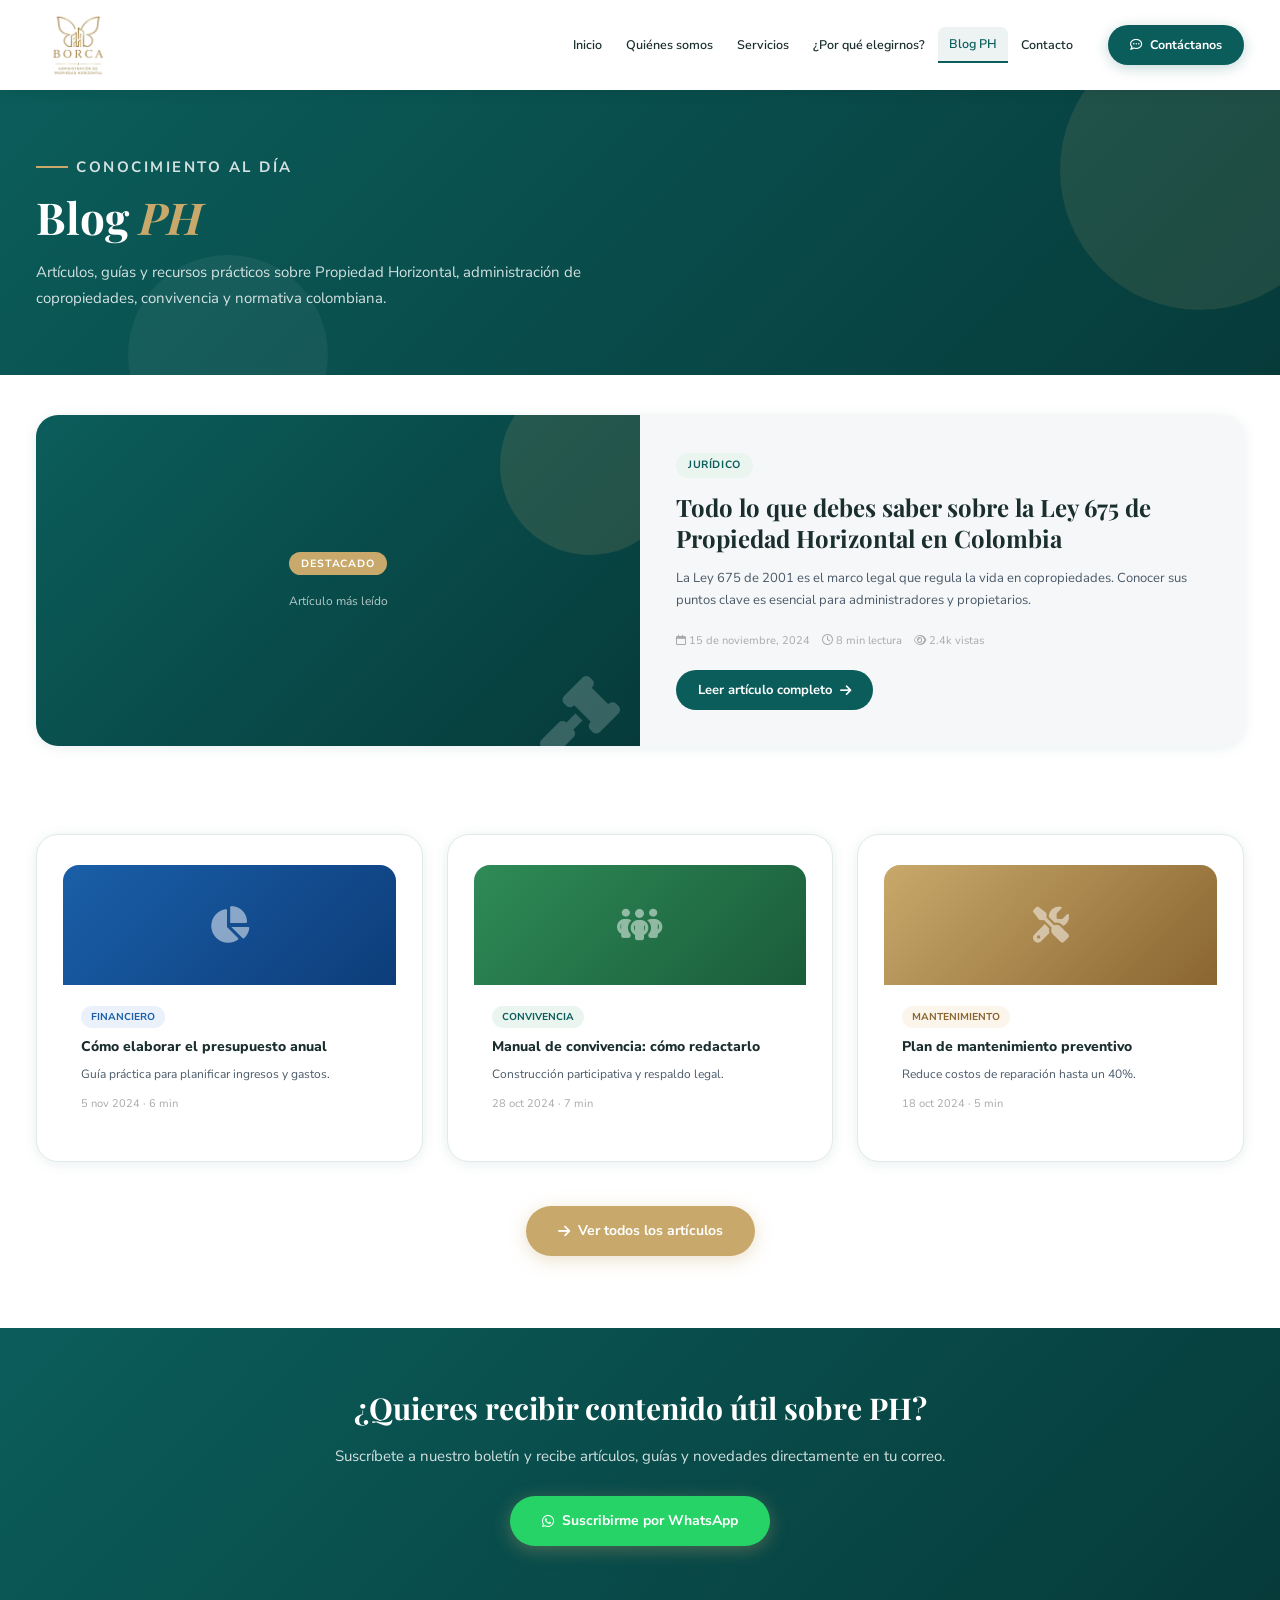
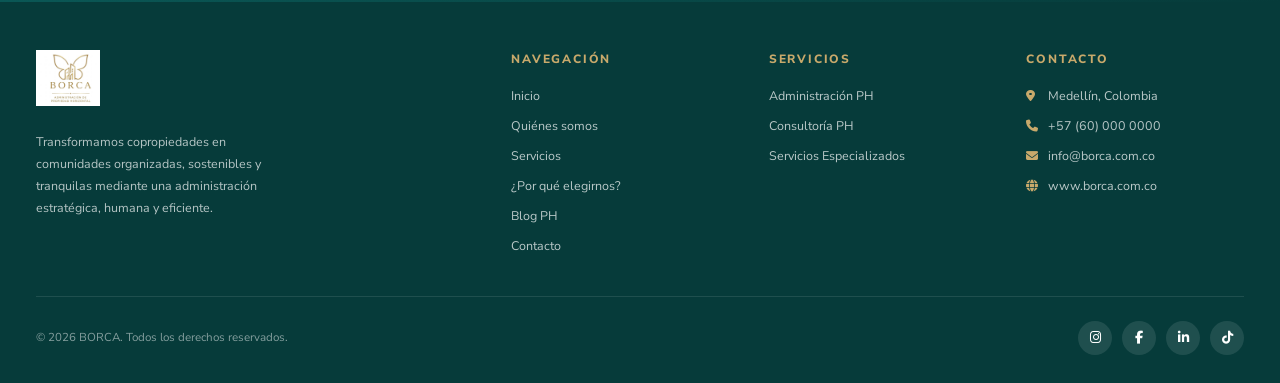
==== commit c7644b23: "feat se actualiza la informacion de la pagina" ====
--- a/blog-ph.html
+++ b/blog-ph.html
@@ -30,7 +30,6 @@
 .nav-links a{font-size:12.5px;font-weight:600;color:var(--text-dark);padding:7px 11px;border-radius:7px;white-space:nowrap;display:flex;align-items:center;gap:4px;transition:color .2s,background .2s}
 .nav-links a:hover,.nav-links a.active{color:var(--teal);background:rgba(11,93,91,0.07)}
 .nav-links a.active{border-bottom:2px solid var(--teal);border-radius:7px 7px 0 0}
-.nav-links .fa-chevron-down{font-size:8px;opacity:.5}
 .btn-contact{display:inline-flex;align-items:center;gap:7px;padding:10px 22px;background:var(--teal);color:var(--white);border-radius:50px;font-size:12.5px;font-weight:700;white-space:nowrap;flex-shrink:0;box-shadow:0 3px 14px rgba(11,93,91,0.24);transition:background .2s,transform .15s}
 .btn-contact:hover{background:var(--teal-dark);transform:translateY(-1px)}
 /* PAGE HERO BANNER */
@@ -53,7 +52,6 @@
 .section-lead{font-size:15px;color:var(--text-body);max-width:580px;line-height:1.8;margin-bottom:48px}
 /* CARDS */
 .cards-grid-3{display:grid;grid-template-columns:repeat(3,1fr);gap:24px}
-.cards-grid-4{display:grid;grid-template-columns:repeat(4,1fr);gap:20px}
 .cards-grid-2{display:grid;grid-template-columns:repeat(2,1fr);gap:28px}
 .card{background:var(--white);border-radius:var(--r-xl);padding:30px 26px;box-shadow:var(--shadow-card);transition:transform .22s,box-shadow .22s}
 .card:hover{transform:translateY(-5px);box-shadow:0 12px 32px rgba(11,93,91,0.13)}
@@ -98,56 +96,19 @@
 .check-item p{font-size:12.5px;color:var(--text-body);line-height:1.6}
 .number-badge{font-family:'Playfair Display',serif;font-size:48px;font-weight:700;color:var(--gold);opacity:.25;line-height:1;margin-bottom:-8px}
 .divider{height:1px;background:#e8eeed;margin:48px 0}
-/* TEAM CARD */
-.team-card{text-align:center;background:var(--white);border-radius:var(--r-xl);padding:28px 20px;box-shadow:var(--shadow-card)}
-.team-avatar{width:80px;height:80px;border-radius:50%;background:linear-gradient(135deg,var(--teal),var(--teal-dark));display:flex;align-items:center;justify-content:center;margin:0 auto 14px;font-size:28px;color:var(--white)}
-.team-card h4{font-size:15px;font-weight:800;margin-bottom:4px}
-.team-card .role{font-size:11.5px;color:var(--gold);font-weight:700;text-transform:uppercase;letter-spacing:1px;margin-bottom:10px}
-.team-card p{font-size:12px;color:var(--text-body);line-height:1.6}
-/* TIMELINE */
-.timeline{position:relative;padding-left:40px}
-.timeline::before{content:'';position:absolute;left:14px;top:0;bottom:0;width:2px;background:linear-gradient(to bottom,var(--teal),var(--gold))}
-.timeline-item{position:relative;margin-bottom:36px}
-.timeline-dot{position:absolute;left:-34px;top:4px;width:22px;height:22px;border-radius:50%;background:var(--teal);border:3px solid var(--white);box-shadow:0 0 0 3px var(--teal)}
-.timeline-item h4{font-size:15px;font-weight:800;margin-bottom:6px}
-.timeline-item p{font-size:13px;color:var(--text-body);line-height:1.65}
-.timeline-year{font-size:11px;font-weight:700;color:var(--gold);letter-spacing:1px;margin-bottom:4px}
-/* BLOG */
-.blog-card{background:var(--white);border-radius:var(--r-xl);overflow:hidden;box-shadow:var(--shadow-card);transition:transform .22s,box-shadow .22s}
-.blog-card:hover{transform:translateY(-5px);box-shadow:0 12px 32px rgba(11,93,91,0.13)}
-.blog-card-img{height:180px;background:linear-gradient(135deg,var(--teal),var(--gold));display:flex;align-items:center;justify-content:center;font-size:48px;color:var(--white)}
-.blog-card-body{padding:22px 20px}
-.blog-tag{font-size:10.5px;font-weight:700;color:var(--teal);background:var(--card-green);padding:3px 10px;border-radius:50px;display:inline-block;margin-bottom:10px;text-transform:uppercase;letter-spacing:.8px}
-.blog-card h3{font-size:15px;font-weight:800;line-height:1.35;margin-bottom:8px}
-.blog-card p{font-size:12.5px;color:var(--text-body);line-height:1.65;margin-bottom:14px}
-.blog-meta{font-size:11px;color:#999;display:flex;gap:12px;align-items:center}
-.blog-meta i{color:var(--gold)}
-/* CONTACT */
-.contact-form{background:var(--white);border-radius:var(--r-xl);padding:36px 32px;box-shadow:var(--shadow-card)}
-.form-group{margin-bottom:20px}
-.form-group label{display:block;font-size:12.5px;font-weight:700;margin-bottom:7px;color:var(--text-dark)}
-.form-group input,.form-group textarea,.form-group select{width:100%;padding:12px 16px;border:1.5px solid #dde6e6;border-radius:var(--r-md);font-size:13px;font-family:'Nunito Sans',sans-serif;color:var(--text-dark);background:var(--gray-bg);transition:border .2s,box-shadow .2s;outline:none}
-.form-group input:focus,.form-group textarea:focus,.form-group select:focus{border-color:var(--teal);box-shadow:0 0 0 3px rgba(11,93,91,0.08);background:var(--white)}
-.form-group textarea{resize:vertical;min-height:130px}
-.form-row{display:grid;grid-template-columns:1fr 1fr;gap:16px}
-.btn-submit{width:100%;padding:14px;background:var(--teal);color:var(--white);border:none;border-radius:50px;font-size:14px;font-weight:700;font-family:'Nunito Sans',sans-serif;cursor:pointer;transition:background .2s,transform .15s;box-shadow:0 4px 14px rgba(11,93,91,0.25)}
-.btn-submit:hover{background:var(--teal-dark);transform:translateY(-1px)}
-.stat-box{text-align:center;padding:28px 20px}
-.stat-number{font-family:'Playfair Display',serif;font-size:44px;font-weight:700;color:var(--teal);line-height:1}
-.stat-label{font-size:13px;color:var(--text-body);margin-top:6px;font-weight:600}
-/* ANIMATIONS */
-@keyframes ripple{to{transform:scale(2.8);opacity:0}}
-.visible{opacity:1!important;transform:translateY(0)!important}
+/* WA FLOAT */
+.wa-float{position:fixed;bottom:28px;right:28px;width:60px;height:60px;border-radius:50%;background:#25D366;display:flex;align-items:center;justify-content:center;font-size:28px;color:white;box-shadow:0 4px 24px rgba(37,211,102,0.45);z-index:999;transition:transform .2s;animation:wa-pulse 2.5s infinite;text-decoration:none}
+.wa-float:hover{transform:scale(1.1)}
+@keyframes wa-pulse{0%,100%{box-shadow:0 4px 24px rgba(37,211,102,0.45)}50%{box-shadow:0 4px 40px rgba(37,211,102,0.65),0 0 0 8px rgba(37,211,102,0.12)}}
 /* RESPONSIVE */
-@media(max-width:1024px){.footer-grid{grid-template-columns:1fr 1fr}.cards-grid-4{grid-template-columns:1fr 1fr}.cards-grid-3{grid-template-columns:1fr 1fr}}
+@media(max-width:1024px){.footer-grid{grid-template-columns:1fr 1fr}.cards-grid-3{grid-template-columns:1fr 1fr}}
 @media(max-width:768px){
   .navbar-inner{padding:0 18px;gap:12px}.nav-links{display:none}.logo-img{height:52px}
   .page-hero{padding:44px 20px}.page-hero h1{font-size:30px}
   .section-wrap{padding:0 20px}.section-pad{padding:48px 0}
-  .cards-grid-3,.cards-grid-4,.cards-grid-2{grid-template-columns:1fr}
-  .footer-grid{grid-template-columns:1fr}.cta-strip{padding:44px 20px}
-  .form-row{grid-template-columns:1fr}
-  .footer-bottom{flex-direction:column;align-items:flex-start;gap:14px}
+  .cards-grid-3,.cards-grid-2{grid-template-columns:1fr}
+  .cta-strip{padding:44px 20px}
+  .footer-grid{grid-template-columns:1fr}.footer-bottom{flex-direction:column;align-items:flex-start;gap:14px}
 }
 </style>
 </head>
@@ -178,362 +139,88 @@
   <div class="page-hero-inner">
     <p class="page-hero-label">Conocimiento al día</p>
     <h1>Blog <span>PH</span></h1>
-    <p>Artículos, guías y recursos prácticos para administradores, consejos de administración y propietarios que quieren gestionar mejor su copropiedad.</p>
-  </div>
-</section>
-
-<!-- FILTROS -->
-<section class="bg-white" style="padding:36px 0 0">
-  <div class="section-wrap">
-    <div style="display:flex;gap:10px;flex-wrap:wrap">
-      <button class="filter-btn active" data-cat="all">Todos los artículos</button>
-      <button class="filter-btn" data-cat="juridico">Jurídico</button>
-      <button class="filter-btn" data-cat="financiero">Financiero</button>
-      <button class="filter-btn" data-cat="convivencia">Convivencia</button>
-      <button class="filter-btn" data-cat="mantenimiento">Mantenimiento</button>
-      <button class="filter-btn" data-cat="normativa">Normativa</button>
-    </div>
-    <div style="height:1px;background:#e8eeed;margin-top:24px"></div>
+    <p>Artículos, guías y recursos prácticos sobre Propiedad Horizontal, administración de copropiedades, convivencia y normativa colombiana.</p>
   </div>
 </section>
 
 <!-- ARTÍCULO DESTACADO -->
 <section class="bg-white">
-  <div class="section-wrap" style="padding-top:40px">
-    <div class="featured-article anim">
-      <div class="featured-img">
-        <div class="featured-img-overlay"></div>
-        <i class="fa-solid fa-gavel featured-icon"></i>
-        <div class="featured-badge-wrap">
-          <span class="featured-badge">⭐ Artículo más leído</span>
-        </div>
-      </div>
-      <div class="featured-body">
-        <span class="blog-tag">Jurídico</span>
-        <h2 class="featured-title">Todo lo que debes saber sobre la Ley 675 de Propiedad Horizontal en Colombia</h2>
-        <p class="featured-desc">La Ley 675 de 2001 es el marco legal que rige la convivencia y administración en todas las copropiedades del país. Conocer sus puntos clave es esencial para administradores, consejos de administración y propietarios que quieren evitar conflictos y actuar dentro de la legalidad.</p>
-        <div class="blog-meta" style="margin-bottom:20px">
+  <div class="section-wrap" style="padding-top:40px;padding-bottom:40px">
+    <div style="background:var(--gray-bg);border-radius:22px;overflow:hidden;display:grid;grid-template-columns:1fr 1fr;box-shadow:var(--shadow-card);margin-bottom:48px">
+      <div style="background:linear-gradient(135deg,var(--teal) 0%,var(--teal-dark) 100%);display:flex;align-items:center;justify-content:center;min-height:280px;padding:40px;position:relative;overflow:hidden">
+        <div style="position:absolute;top:-40px;right:-40px;width:180px;height:180px;border-radius:50%;background:rgba(200,169,107,0.15)"></div>
+        <i class="fa-solid fa-gavel" style="font-size:80px;color:rgba(255,255,255,0.2);position:absolute;bottom:-10px;right:20px"></i>
+        <div style="position:relative;z-index:1;text-align:center">
+          <span style="background:var(--gold);color:white;font-size:10.5px;font-weight:700;padding:4px 12px;border-radius:50px;letter-spacing:.8px;text-transform:uppercase">Destacado</span>
+          <p style="color:rgba(255,255,255,0.7);font-size:12px;margin-top:16px">Artículo más leído</p>
+        </div>
+      </div>
+      <div style="padding:36px">
+        <span style="background:var(--card-green);color:var(--teal);font-size:10.5px;font-weight:700;padding:4px 12px;border-radius:50px;display:inline-block;margin-bottom:14px;text-transform:uppercase;letter-spacing:.6px">Jurídico</span>
+        <h2 style="font-family:'Playfair Display',serif;font-size:24px;font-weight:700;line-height:1.3;margin-bottom:12px">Todo lo que debes saber sobre la Ley 675 de Propiedad Horizontal en Colombia</h2>
+        <p style="font-size:13px;color:var(--text-body);line-height:1.75;margin-bottom:20px">La Ley 675 de 2001 es el marco legal que regula la vida en copropiedades. Conocer sus puntos clave es esencial para administradores y propietarios.</p>
+        <div style="font-size:11px;color:#aaa;display:flex;gap:12px;flex-wrap:wrap;margin-bottom:20px">
           <span><i class="fa-regular fa-calendar"></i> 15 de noviembre, 2024</span>
           <span><i class="fa-regular fa-clock"></i> 8 min lectura</span>
           <span><i class="fa-regular fa-eye"></i> 2.4k vistas</span>
-          <span><i class="fa-regular fa-user"></i> Equipo BORCA</span>
-        </div>
-        <a href="blog-ley-675.html" class="btn-read">Leer artículo completo <i class="fa-solid fa-arrow-right"></i></a>
-      </div>
-    </div>
-  </div>
-</section>
-
-<!-- GRID DE ARTÍCULOS -->
+        </div>
+        <a href="ley-675-propiedad-horizontal.html" style="display:inline-flex;align-items:center;gap:8px;padding:10px 22px;background:var(--teal);color:white;border-radius:50px;font-size:13px;font-weight:700">Leer artículo completo <i class="fa-solid fa-arrow-right"></i></a>
+      </div>
+    </div>
+  </div>
+</section>
+
+<!-- ARTÍCULOS GRID (PREVIEW) -->
 <section class="bg-white">
-  <div class="section-wrap" style="padding-top:40px;padding-bottom:72px">
-
-    <div class="blog-grid" id="blog-grid">
-
-      <!-- 1 -->
-      <article class="blog-card" data-cat="financiero">
-        <div class="blog-card-img" style="background:linear-gradient(135deg,#1a5fa8,#0d3d7a)">
-          <i class="fa-solid fa-chart-pie"></i>
-        </div>
-        <div class="blog-card-body">
-          <span class="blog-tag" style="background:var(--card-blue);color:#1a5fa8">Financiero</span>
-          <h3>Cómo elaborar el presupuesto anual de tu copropiedad paso a paso</h3>
-          <p>Una guía práctica para consejos de administración que quieren planificar sus ingresos y gastos con eficiencia y total transparencia ante los copropietarios.</p>
-          <div class="blog-meta">
-            <span><i class="fa-regular fa-calendar"></i> 5 nov 2024</span>
-            <span><i class="fa-regular fa-clock"></i> 6 min</span>
-          </div>
-          <a class="blog-link" href="#">Leer más <i class="fa-solid fa-arrow-right"></i></a>
-        </div>
-      </article>
-
-      <!-- 2 -->
-      <article class="blog-card" data-cat="convivencia">
-        <div class="blog-card-img" style="background:linear-gradient(135deg,#2e8b57,#1a5c3a)">
-          <i class="fa-solid fa-people-group"></i>
-        </div>
-        <div class="blog-card-body">
-          <span class="blog-tag" style="background:var(--card-green);color:var(--teal)">Convivencia</span>
-          <h3>Manual de convivencia: cómo redactarlo correctamente y hacerlo cumplir</h3>
-          <p>El manual de convivencia es uno de los documentos más importantes de cualquier copropiedad. Aprende a construirlo de forma participativa y con respaldo legal.</p>
-          <div class="blog-meta">
-            <span><i class="fa-regular fa-calendar"></i> 28 oct 2024</span>
-            <span><i class="fa-regular fa-clock"></i> 7 min</span>
-          </div>
-          <a class="blog-link" href="#">Leer más <i class="fa-solid fa-arrow-right"></i></a>
-        </div>
-      </article>
-
-      <!-- 3 -->
-      <article class="blog-card" data-cat="mantenimiento">
-        <div class="blog-card-img" style="background:linear-gradient(135deg,#c8a96b,#8a6530)">
-          <i class="fa-solid fa-screwdriver-wrench"></i>
-        </div>
-        <div class="blog-card-body">
-          <span class="blog-tag" style="background:var(--card-beige);color:#8a6530">Mantenimiento</span>
-          <h3>Plan de mantenimiento preventivo: la clave para proteger tu inversión</h3>
-          <p>Un programa de mantenimiento bien estructurado puede reducir hasta un 40% los costos de reparación en áreas comunes. Te explicamos cómo armarlo.</p>
-          <div class="blog-meta">
-            <span><i class="fa-regular fa-calendar"></i> 18 oct 2024</span>
-            <span><i class="fa-regular fa-clock"></i> 5 min</span>
-          </div>
-          <a class="blog-link" href="#">Leer más <i class="fa-solid fa-arrow-right"></i></a>
-        </div>
-      </article>
-
-      <!-- 4 -->
-      <article class="blog-card" data-cat="normativa">
-        <div class="blog-card-img" style="background:linear-gradient(135deg,#7a4eb0,#5a2e90)">
-          <i class="fa-solid fa-file-contract"></i>
-        </div>
-        <div class="blog-card-body">
-          <span class="blog-tag" style="background:var(--card-lila);color:#7a4eb0">Normativa</span>
-          <h3>Obligaciones tributarias de las copropiedades: lo que debes declarar ante la DIAN</h3>
-          <p>Muchas copropiedades desconocen sus obligaciones fiscales. Te explicamos qué impuestos aplican, qué declaraciones presentar y cómo evitar sanciones.</p>
-          <div class="blog-meta">
-            <span><i class="fa-regular fa-calendar"></i> 10 oct 2024</span>
-            <span><i class="fa-regular fa-clock"></i> 9 min</span>
-          </div>
-          <a class="blog-link" href="#">Leer más <i class="fa-solid fa-arrow-right"></i></a>
-        </div>
-      </article>
-
-      <!-- 5 -->
-      <article class="blog-card" data-cat="juridico">
-        <div class="blog-card-img" style="background:linear-gradient(135deg,var(--teal),var(--teal-dark))">
-          <i class="fa-solid fa-scale-balanced"></i>
-        </div>
-        <div class="blog-card-body">
-          <span class="blog-tag">Jurídico</span>
-          <h3>¿Qué hacer cuando un propietario no paga la cuota de administración?</h3>
-          <p>Conoce el proceso legal paso a paso para cobrar la cartera de morosos: desde el cobro persuasivo y extrajudicial hasta el proceso ejecutivo ante un juzgado.</p>
-          <div class="blog-meta">
-            <span><i class="fa-regular fa-calendar"></i> 2 oct 2024</span>
-            <span><i class="fa-regular fa-clock"></i> 6 min</span>
-          </div>
-          <a class="blog-link" href="#">Leer más <i class="fa-solid fa-arrow-right"></i></a>
-        </div>
-      </article>
-
-      <!-- 6 -->
-      <article class="blog-card" data-cat="convivencia">
-        <div class="blog-card-img" style="background:linear-gradient(135deg,#e07a40,#a04a18)">
-          <i class="fa-solid fa-comments"></i>
-        </div>
-        <div class="blog-card-body">
-          <span class="blog-tag" style="background:var(--card-green);color:var(--teal)">Convivencia</span>
-          <h3>Cómo manejar conflictos entre vecinos: estrategias de mediación efectiva</h3>
-          <p>Los conflictos entre vecinos son inevitables pero manejables. Descubre técnicas probadas de mediación adaptadas al contexto de la propiedad horizontal.</p>
-          <div class="blog-meta">
-            <span><i class="fa-regular fa-calendar"></i> 24 sep 2024</span>
-            <span><i class="fa-regular fa-clock"></i> 5 min</span>
-          </div>
-          <a class="blog-link" href="#">Leer más <i class="fa-solid fa-arrow-right"></i></a>
-        </div>
-      </article>
-
-      <!-- 7 -->
-      <article class="blog-card" data-cat="financiero">
-        <div class="blog-card-img" style="background:linear-gradient(135deg,#2e7d7d,#184848)">
-          <i class="fa-solid fa-piggy-bank"></i>
-        </div>
-        <div class="blog-card-body">
-          <span class="blog-tag" style="background:var(--card-blue);color:#1a5fa8">Financiero</span>
-          <h3>Fondo de imprevistos: qué es, para qué sirve y cómo administrarlo correctamente</h3>
-          <p>La Ley 675 obliga a todas las copropiedades a constituir un fondo de imprevistos. Te explicamos cómo calcularlo, en qué invertirlo y cuándo usarlo.</p>
-          <div class="blog-meta">
-            <span><i class="fa-regular fa-calendar"></i> 15 sep 2024</span>
-            <span><i class="fa-regular fa-clock"></i> 5 min</span>
-          </div>
-          <a class="blog-link" href="#">Leer más <i class="fa-solid fa-arrow-right"></i></a>
-        </div>
-      </article>
-
-      <!-- 8 -->
-      <article class="blog-card" data-cat="normativa">
-        <div class="blog-card-img" style="background:linear-gradient(135deg,#b03a5a,#7a1a38)">
-          <i class="fa-solid fa-building-shield"></i>
-        </div>
-        <div class="blog-card-body">
-          <span class="blog-tag" style="background:var(--card-lila);color:#7a4eb0">Normativa</span>
-          <h3>Seguros obligatorios en copropiedades: qué debes tener asegurado y por qué</h3>
-          <p>¿Sabías que la Ley exige pólizas específicas para toda copropiedad? Conoce cuáles son obligatorias, cuáles recomendables y cómo contratarlas correctamente.</p>
-          <div class="blog-meta">
-            <span><i class="fa-regular fa-calendar"></i> 5 sep 2024</span>
-            <span><i class="fa-regular fa-clock"></i> 6 min</span>
-          </div>
-          <a class="blog-link" href="#">Leer más <i class="fa-solid fa-arrow-right"></i></a>
-        </div>
-      </article>
-
-      <!-- 9 -->
-      <article class="blog-card" data-cat="mantenimiento">
-        <div class="blog-card-img" style="background:linear-gradient(135deg,#3a7a3a,#1a4a1a)">
-          <i class="fa-solid fa-leaf"></i>
-        </div>
-        <div class="blog-card-body">
-          <span class="blog-tag" style="background:var(--card-beige);color:#8a6530">Mantenimiento</span>
-          <h3>Zonas verdes en copropiedades: mantenimiento, costos y recomendaciones</h3>
-          <p>Las zonas verdes bien mantenidas aumentan hasta un 15% el valor de los inmuebles. Aprende a gestionar su mantenimiento de manera eficiente y económica.</p>
-          <div class="blog-meta">
-            <span><i class="fa-regular fa-calendar"></i> 28 ago 2024</span>
-            <span><i class="fa-regular fa-clock"></i> 4 min</span>
-          </div>
-          <a class="blog-link" href="#">Leer más <i class="fa-solid fa-arrow-right"></i></a>
-        </div>
-      </article>
-
-    </div><!-- /#blog-grid -->
-
-    <!-- Paginación -->
-    <div class="pagination">
-      <button class="page-btn active">1</button>
-      <button class="page-btn">2</button>
-      <button class="page-btn">3</button>
-      <button class="page-btn next"><i class="fa-solid fa-arrow-right"></i></button>
-    </div>
-
-  </div>
-</section>
-
-<!-- GUÍAS DESCARGABLES -->
-<section class="bg-gray">
-  <div class="section-wrap section-pad">
-    <div style="text-align:center;margin-bottom:44px">
-      <p class="section-label" style="justify-content:center">Recursos gratuitos</p>
-      <h2 class="section-title">Guías y plantillas <span>descargables</span></h2>
-      <p style="color:var(--text-body);font-size:14px;max-width:520px;margin:0 auto;line-height:1.8">Material práctico que puedes usar directamente en tu copropiedad, sin costo y sin registro.</p>
-    </div>
-    <div class="cards-grid-3">
-      <div class="card card-border" style="text-align:center;background:var(--white)">
-        <div style="width:64px;height:64px;border-radius:16px;background:var(--card-green);display:flex;align-items:center;justify-content:center;font-size:26px;color:var(--teal);margin:0 auto 16px">
-          <i class="fa-solid fa-file-excel"></i>
-        </div>
-        <h3 style="font-size:15px;margin-bottom:8px">Plantilla de presupuesto anual</h3>
-        <p style="font-size:12.5px;color:var(--text-body);margin-bottom:18px">Hoja de cálculo editable con todas las categorías de ingresos y gastos típicos de una copropiedad.</p>
-        <a href="https://wa.me/573053498787?text=Hola%2C+quiero+la+plantilla+de+presupuesto+anual" target="_blank" class="dl-btn">
-          <i class="fa-brands fa-whatsapp"></i> Solicitar por WhatsApp
-        </a>
-      </div>
-      <div class="card card-border" style="text-align:center;background:var(--white)">
-        <div style="width:64px;height:64px;border-radius:16px;background:var(--card-beige);display:flex;align-items:center;justify-content:center;font-size:26px;color:#a07840;margin:0 auto 16px">
-          <i class="fa-solid fa-file-word"></i>
-        </div>
-        <h3 style="font-size:15px;margin-bottom:8px">Modelo de manual de convivencia</h3>
-        <p style="font-size:12.5px;color:var(--text-body);margin-bottom:18px">Documento Word editable con todos los capítulos requeridos por la Ley 675 para conjuntos residenciales.</p>
-        <a href="https://wa.me/573053498787?text=Hola%2C+quiero+el+modelo+de+manual+de+convivencia" target="_blank" class="dl-btn" style="background:var(--card-beige);color:#a07840;border-color:#e0c88a">
-          <i class="fa-brands fa-whatsapp"></i> Solicitar por WhatsApp
-        </a>
-      </div>
-      <div class="card card-border" style="text-align:center;background:var(--white)">
-        <div style="width:64px;height:64px;border-radius:16px;background:var(--card-lila);display:flex;align-items:center;justify-content:center;font-size:26px;color:#7a4eb0;margin:0 auto 16px">
-          <i class="fa-solid fa-file-pdf"></i>
-        </div>
-        <h3 style="font-size:15px;margin-bottom:8px">Checklist de asamblea ordinaria</h3>
-        <p style="font-size:12.5px;color:var(--text-body);margin-bottom:18px">Lista de verificación completa para preparar, convocar y ejecutar correctamente una asamblea ordinaria.</p>
-        <a href="https://wa.me/573053498787?text=Hola%2C+quiero+el+checklist+de+asamblea+ordinaria" target="_blank" class="dl-btn" style="background:var(--card-lila);color:#7a4eb0;border-color:#c8a8e8">
-          <i class="fa-brands fa-whatsapp"></i> Solicitar por WhatsApp
-        </a>
-      </div>
-    </div>
-  </div>
-</section>
-
-<!-- NEWSLETTER -->
+  <div class="section-wrap" style="padding-top:0;padding-bottom:72px">
+    <div style="display:grid;grid-template-columns:repeat(3,1fr);gap:24px">
+      <div class="card card-border">
+        <div style="height:120px;background:linear-gradient(135deg,#1a5fa8,#0d3d7a);border-radius:16px 16px 0 0;display:flex;align-items:center;justify-content:center;font-size:36px;color:rgba(255,255,255,0.5);margin:-0 -0 0 -0"><i class="fa-solid fa-chart-pie"></i></div>
+        <div style="padding:18px">
+          <span style="background:var(--card-blue);color:#1a5fa8;font-size:10px;font-weight:700;padding:3px 10px;border-radius:50px;display:inline-block;margin-bottom:10px;text-transform:uppercase">Financiero</span>
+          <h3 style="font-size:14px;font-weight:800;line-height:1.35;margin-bottom:8px">Cómo elaborar el presupuesto anual</h3>
+          <p style="font-size:12px;color:var(--text-body);line-height:1.65">Guía práctica para planificar ingresos y gastos.</p>
+          <div style="font-size:11px;color:#aaa;margin-top:10px">5 nov 2024 · 6 min</div>
+        </div>
+      </div>
+      <div class="card card-border">
+        <div style="height:120px;background:linear-gradient(135deg,#2e8b57,#1a5c3a);border-radius:16px 16px 0 0;display:flex;align-items:center;justify-content:center;font-size:36px;color:rgba(255,255,255,0.5)"><i class="fa-solid fa-people-group"></i></div>
+        <div style="padding:18px">
+          <span style="background:var(--card-green);color:var(--teal);font-size:10px;font-weight:700;padding:3px 10px;border-radius:50px;display:inline-block;margin-bottom:10px;text-transform:uppercase">Convivencia</span>
+          <h3 style="font-size:14px;font-weight:800;line-height:1.35;margin-bottom:8px">Manual de convivencia: cómo redactarlo</h3>
+          <p style="font-size:12px;color:var(--text-body);line-height:1.65">Construcción participativa y respaldo legal.</p>
+          <div style="font-size:11px;color:#aaa;margin-top:10px">28 oct 2024 · 7 min</div>
+        </div>
+      </div>
+      <div class="card card-border">
+        <div style="height:120px;background:linear-gradient(135deg,#c8a96b,#8a6530);border-radius:16px 16px 0 0;display:flex;align-items:center;justify-content:center;font-size:36px;color:rgba(255,255,255,0.5)"><i class="fa-solid fa-screwdriver-wrench"></i></div>
+        <div style="padding:18px">
+          <span style="background:var(--card-beige);color:#8a6530;font-size:10px;font-weight:700;padding:3px 10px;border-radius:50px;display:inline-block;margin-bottom:10px;text-transform:uppercase">Mantenimiento</span>
+          <h3 style="font-size:14px;font-weight:800;line-height:1.35;margin-bottom:8px">Plan de mantenimiento preventivo</h3>
+          <p style="font-size:12px;color:var(--text-body);line-height:1.65">Reduce costos de reparación hasta un 40%.</p>
+          <div style="font-size:11px;color:#aaa;margin-top:10px">18 oct 2024 · 5 min</div>
+        </div>
+      </div>
+    </div>
+    <div style="text-align:center;margin-top:44px">
+      <a href="blog-ph.html" class="btn-cta"><i class="fa-solid fa-arrow-right"></i> Ver todos los artículos</a>
+    </div>
+  </div>
+</section>
+
+<!-- CTA NEWSLETTER -->
 <section class="cta-strip">
-  <div style="max-width:520px;margin:0 auto;text-align:center">
-    <i class="fa-solid fa-envelope-open-text" style="font-size:36px;color:var(--gold);margin-bottom:16px;display:block"></i>
-    <h2>¿Quieres recibir contenido útil cada semana?</h2>
-    <p style="margin:12px 0 24px">Suscríbete y recibe artículos, guías y novedades sobre Propiedad Horizontal directamente en tu correo.</p>
-    <div style="display:flex;gap:10px;justify-content:center;flex-wrap:wrap">
-      <input type="email" id="nl-email" placeholder="tu@correo.com" style="padding:13px 22px;border-radius:50px;border:none;font-size:13.5px;width:260px;font-family:'Nunito Sans',sans-serif;outline:none;box-shadow:0 2px 10px rgba(0,0,0,0.1)"/>
-      <button class="btn-cta" style="border:none;cursor:pointer" onclick="subscribeNL()">
-        <i class="fa-solid fa-paper-plane"></i> Suscribirme
-      </button>
-    </div>
-    <p id="nl-msg" style="display:none;margin-top:14px;font-size:13px;color:var(--gold);font-weight:700">
-      <i class="fa-solid fa-circle-check"></i> ¡Listo! Te enviaremos novedades pronto.
-    </p>
-  </div>
-</section>
-
-<style>
-/* FILTROS */
-.filter-btn{padding:9px 20px;border-radius:50px;border:1.5px solid #dde6e6;background:var(--white);font-size:12.5px;font-weight:700;color:var(--text-body);cursor:pointer;transition:all .2s;font-family:'Nunito Sans',sans-serif}
-.filter-btn:hover,.filter-btn.active{background:var(--teal);color:var(--white);border-color:var(--teal)}
-/* FEATURED */
-.featured-article{display:grid;grid-template-columns:380px 1fr;border-radius:22px;overflow:hidden;box-shadow:var(--shadow-soft);margin-bottom:52px}
-.featured-img{background:linear-gradient(135deg,var(--teal) 0%,var(--teal-dark) 100%);display:flex;align-items:flex-end;justify-content:flex-start;padding:32px;position:relative;min-height:280px}
-.featured-img-overlay{position:absolute;inset:0;background:linear-gradient(135deg,rgba(200,169,107,0.18),transparent)}
-.featured-icon{position:absolute;right:-10px;bottom:-10px;font-size:120px;color:rgba(255,255,255,0.07)}
-.featured-badge-wrap{position:relative;z-index:1}
-.featured-badge{background:var(--gold);color:var(--white);font-size:11px;font-weight:700;padding:6px 16px;border-radius:50px;letter-spacing:.5px}
-.featured-body{padding:36px 36px 36px 32px;background:var(--white)}
-.featured-title{font-family:'Playfair Display',serif;font-size:22px;font-weight:700;line-height:1.35;margin:12px 0 14px}
-.featured-desc{font-size:13.5px;color:var(--text-body);line-height:1.8;margin-bottom:20px}
-.btn-read{display:inline-flex;align-items:center;gap:8px;padding:11px 24px;background:var(--teal);color:var(--white);border-radius:50px;font-size:13px;font-weight:700;transition:background .2s,transform .15s}
-.btn-read:hover{background:var(--teal-dark);transform:translateY(-1px)}
-/* BLOG GRID */
-.blog-grid{display:grid;grid-template-columns:repeat(3,1fr);gap:24px}
-.blog-card{background:var(--white);border-radius:var(--r-xl);overflow:hidden;box-shadow:var(--shadow-card);transition:transform .22s,box-shadow .22s;display:flex;flex-direction:column}
-.blog-card:hover{transform:translateY(-5px);box-shadow:0 14px 36px rgba(11,93,91,0.13)}
-.blog-card-img{height:175px;display:flex;align-items:center;justify-content:center;font-size:52px;color:rgba(255,255,255,0.55)}
-.blog-card-body{padding:22px 20px 20px;display:flex;flex-direction:column;flex:1}
-.blog-card h3{font-size:14.5px;font-weight:800;line-height:1.4;margin:10px 0 10px;color:var(--text-dark)}
-.blog-card p{font-size:12.5px;color:var(--text-body);line-height:1.7;flex:1;margin-bottom:14px}
-.blog-tag{font-size:10.5px;font-weight:700;color:var(--teal);background:var(--card-green);padding:4px 12px;border-radius:50px;display:inline-block;text-transform:uppercase;letter-spacing:.6px}
-.blog-meta{font-size:11px;color:#aaa;display:flex;gap:12px;flex-wrap:wrap}
-.blog-meta i{color:var(--gold)}
-.blog-link{display:inline-flex;align-items:center;gap:6px;font-size:12.5px;font-weight:700;color:var(--teal);margin-top:14px;transition:gap .2s}
-.blog-link:hover{gap:10px}
-/* PAGINATION */
-.pagination{display:flex;justify-content:center;gap:8px;margin-top:52px}
-.page-btn{width:40px;height:40px;border-radius:50%;border:1.5px solid #dde6e6;background:var(--white);color:var(--text-dark);font-weight:700;font-size:13px;cursor:pointer;font-family:'Nunito Sans',sans-serif;transition:all .2s}
-.page-btn.active,.page-btn:hover{background:var(--teal);color:var(--white);border-color:var(--teal)}
-.page-btn.next{width:40px}
-/* DOWNLOAD BUTTON */
-.dl-btn{display:inline-flex;align-items:center;gap:8px;padding:10px 20px;background:var(--card-green);color:var(--teal);border-radius:50px;font-size:12.5px;font-weight:700;border:1.5px solid #b0d8c8;transition:all .2s}
-.dl-btn:hover{background:var(--teal);color:var(--white);border-color:var(--teal)}
-/* RESPONSIVE */
-@media(max-width:900px){.featured-article{grid-template-columns:1fr}.featured-img{min-height:160px}}
-@media(max-width:768px){.blog-grid{grid-template-columns:1fr}}
-</style>
-
-<script>
-// Filter
-document.querySelectorAll('.filter-btn').forEach(btn => {
-  btn.addEventListener('click', function(){
-    document.querySelectorAll('.filter-btn').forEach(b=>b.classList.remove('active'));
-    this.classList.add('active');
-    const cat = this.dataset.cat;
-    document.querySelectorAll('.blog-card').forEach(card=>{
-      card.style.display=(cat==='all'||card.dataset.cat===cat)?'flex':'none';
-    });
-  });
-});
-// Newsletter
-function subscribeNL(){
-  const email=document.getElementById('nl-email').value.trim();
-  if(!email||!email.includes('@')){alert('Por favor ingresa un correo válido.');return;}
-  document.getElementById('nl-email').style.display='none';
-  document.querySelector('.btn-cta').style.display='none';
-  document.getElementById('nl-msg').style.display='block';
-}
-// Pagination visual
-document.querySelectorAll('.page-btn').forEach(btn=>{
-  btn.addEventListener('click',function(){
-    document.querySelectorAll('.page-btn').forEach(b=>b.classList.remove('active'));
-    if(!this.classList.contains('next')) this.classList.add('active');
-  });
-});
-</script>
+  <h2>¿Quieres recibir contenido útil sobre PH?</h2>
+  <p>Suscríbete a nuestro boletín y recibe artículos, guías y novedades directamente en tu correo.</p>
+  <a href="https://wa.me/573053498787?text=Hola+BORCA%2C+quiero+suscribirme+al+bolet%C3%ADn" target="_blank" class="btn-cta" style="background:#25D366"><i class="fa-brands fa-whatsapp"></i> Suscribirme por WhatsApp</a>
+</section>
 
 
 <footer class="page-footer">
   <div class="footer-grid">
     <div class="footer-brand">
       <img src="[data-uri]" alt="BORCA" class="logo-img-footer" />
-      <p>Transformamos copropiedades en comunidades sostenibles, organizadas y tranquilas. Administración estratégica, humana y eficiente.</p>
+      <p>Transformamos copropiedades en comunidades organizadas, sostenibles y tranquilas mediante una administración estratégica, humana y eficiente.</p>
     </div>
     <div class="footer-col">
       <h4>Navegación</h4>
@@ -552,7 +239,6 @@
         <li><a href="servicios.html">Administración PH</a></li>
         <li><a href="servicios.html">Consultoría PH</a></li>
         <li><a href="servicios.html">Servicios Especializados</a></li>
-        <li><a href="servicios.html">Gestión Financiera</a></li>
       </ul>
     </div>
     <div class="footer-col">
@@ -566,7 +252,7 @@
     </div>
   </div>
   <div class="footer-bottom">
-    <p>© 2024 BORCA Administración de Propiedad Horizontal. Todos los derechos reservados.</p>
+    <p>© 2026 BORCA. Todos los derechos reservados.</p>
     <div class="footer-social">
       <a href="#" aria-label="Instagram"><i class="fa-brands fa-instagram"></i></a>
       <a href="#" aria-label="Facebook"><i class="fa-brands fa-facebook-f"></i></a>
@@ -602,15 +288,11 @@
     });
   });
 });
+
 </script>
-
-<a href="https://wa.me/573053498787?text=Hola+BORCA%2C+quiero+m%C3%A1s+informaci%C3%B3n." target="_blank" class="wa-float" title="Escríbenos por WhatsApp">
-  <i class="fa-brands fa-whatsapp"></i>
-</a>
 <style>
-.wa-float{position:fixed;bottom:28px;right:28px;width:60px;height:60px;border-radius:50%;background:#25D366;display:flex;align-items:center;justify-content:center;font-size:28px;color:white;box-shadow:0 4px 24px rgba(37,211,102,0.45);z-index:999;transition:transform .2s;animation:wa-pulse 2.5s infinite;text-decoration:none}
-.wa-float:hover{transform:scale(1.1)}
-@keyframes wa-pulse{0%,100%{box-shadow:0 4px 24px rgba(37,211,102,0.45)}50%{box-shadow:0 4px 40px rgba(37,211,102,0.65),0 0 0 8px rgba(37,211,102,0.12)}}
+@keyframes ripple{to{transform:scale(2.8);opacity:0}}
+.visible{opacity:1!important;transform:translateY(0)!important}
 </style>
 </body>
 </html>
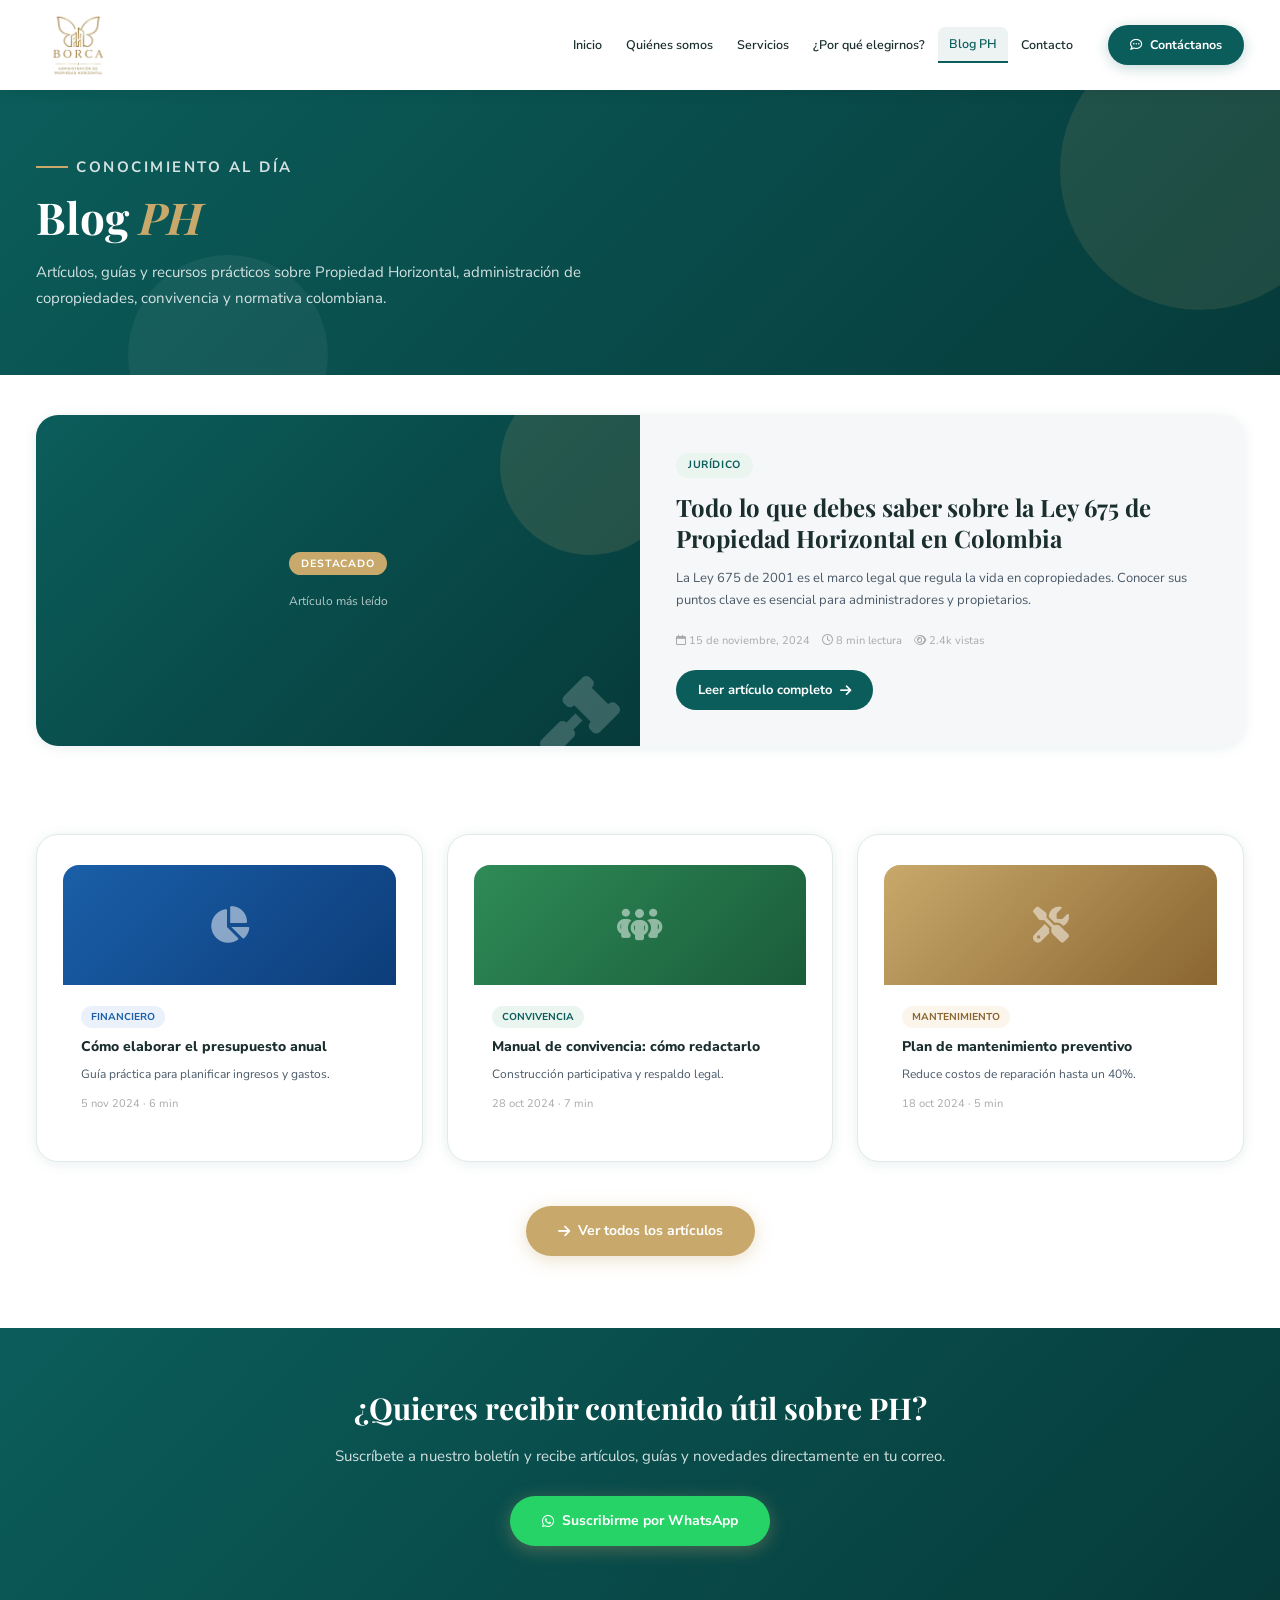
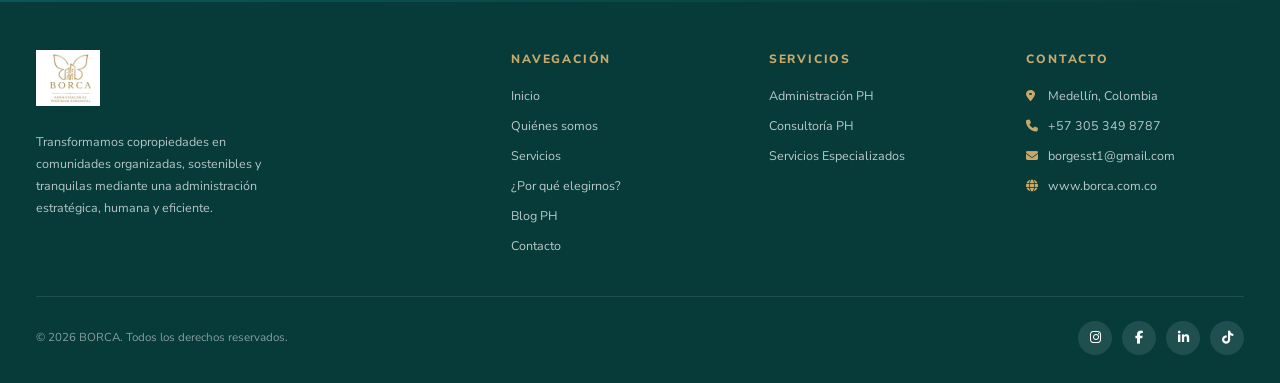
==== commit 003650a3: "feat se modifica el apartado de contacto" ====
--- a/blog-ph.html
+++ b/blog-ph.html
@@ -245,8 +245,8 @@
       <h4>Contacto</h4>
       <ul>
         <li><i class="fa-solid fa-location-dot"></i> Medellín, Colombia</li>
-        <li><i class="fa-solid fa-phone"></i> +57 (60) 000 0000</li>
-        <li><i class="fa-solid fa-envelope"></i> info@borca.com.co</li>
+        <li><i class="fa-solid fa-phone"></i> +57 305 349 8787</li>
+        <li><i class="fa-solid fa-envelope"></i> borgesst1@gmail.com</li>
         <li><i class="fa-solid fa-globe"></i> www.borca.com.co</li>
       </ul>
     </div>
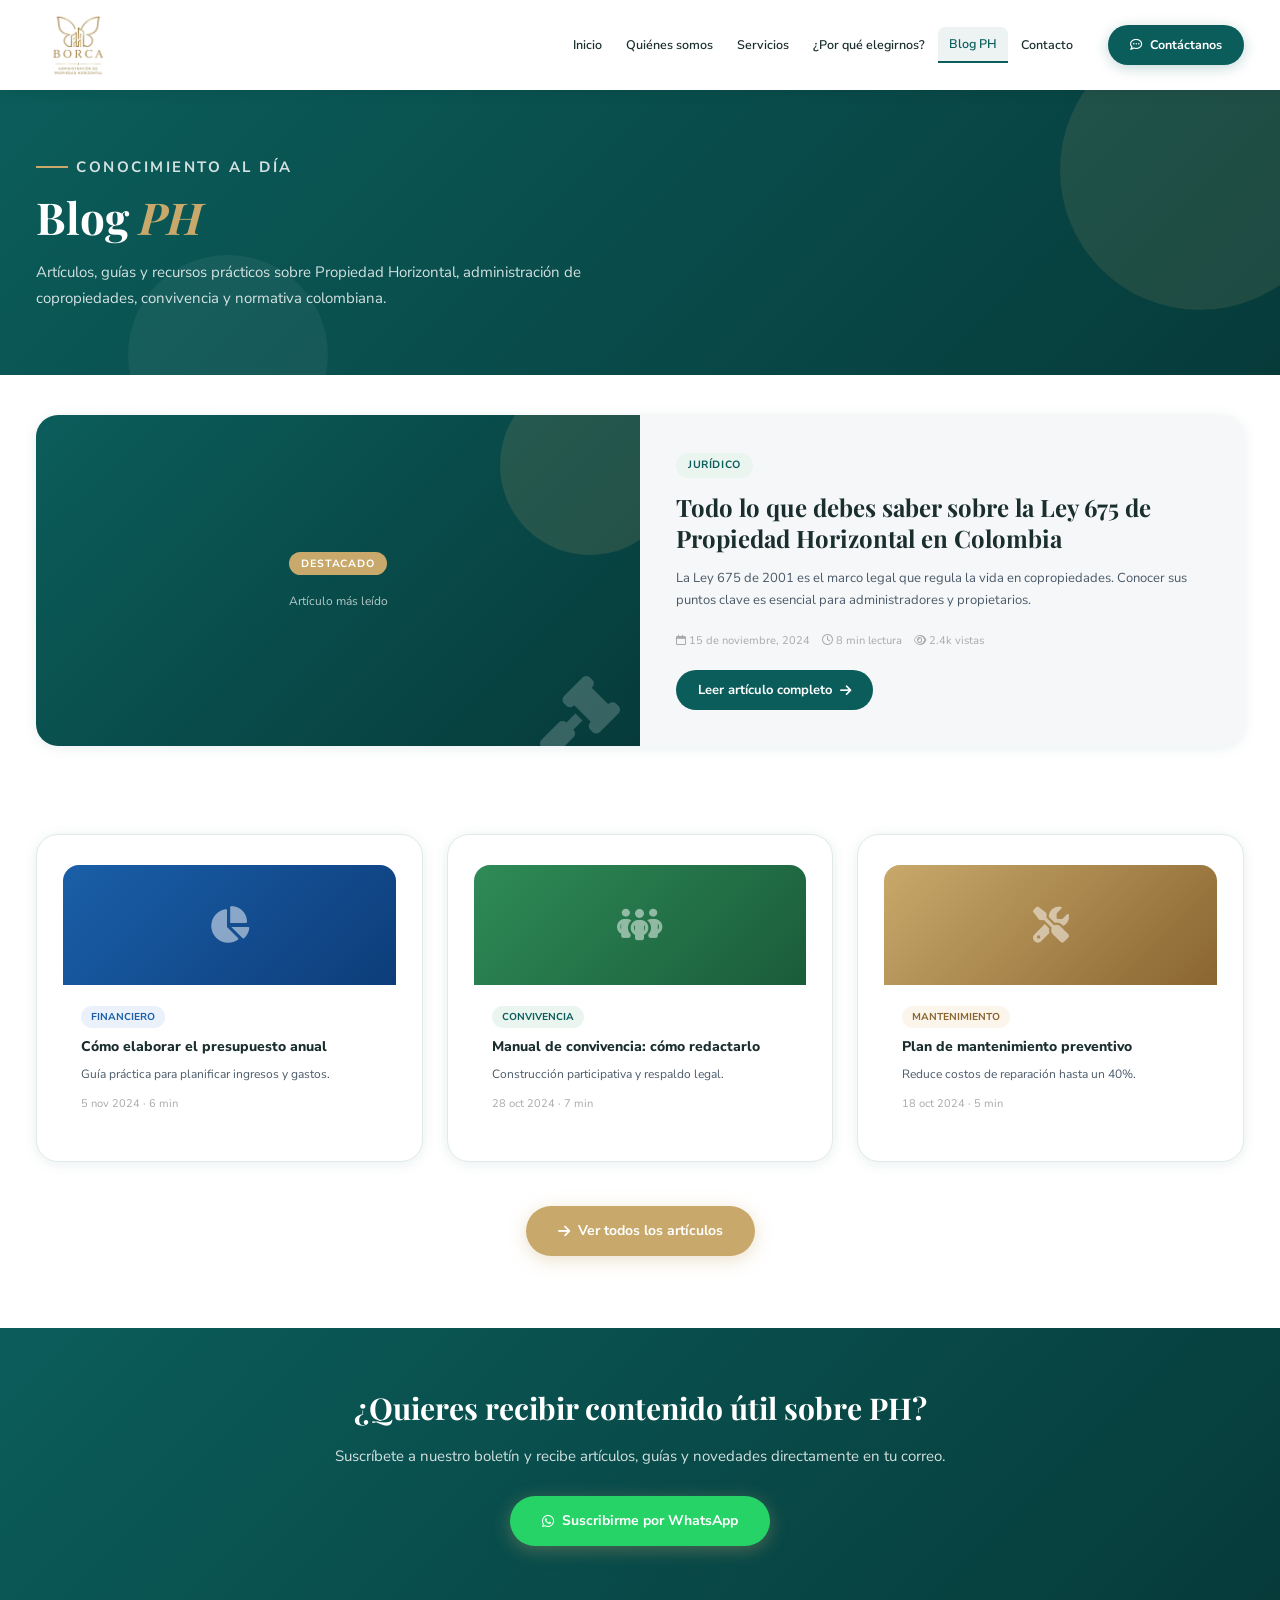
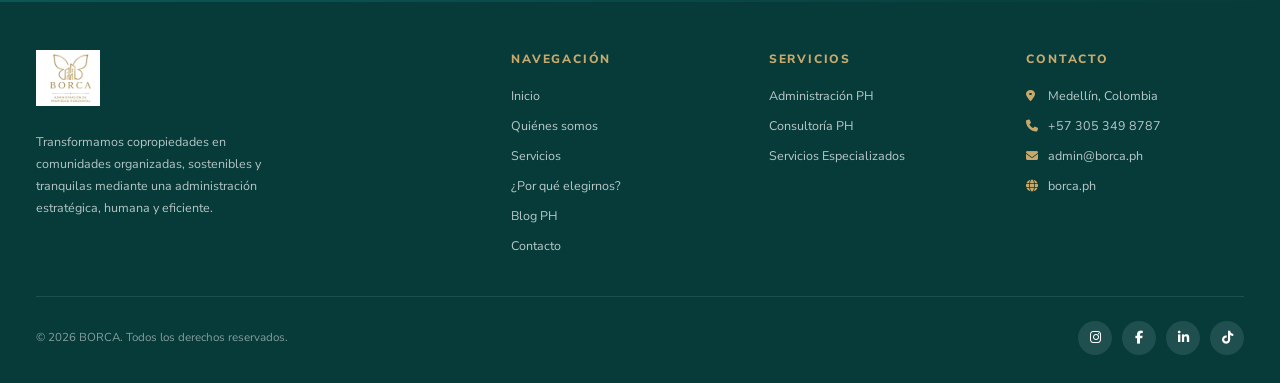
==== commit c7820cfc: "feat se actualizan datos del footer" ====
--- a/blog-ph.html
+++ b/blog-ph.html
@@ -246,8 +246,8 @@
       <ul>
         <li><i class="fa-solid fa-location-dot"></i> Medellín, Colombia</li>
         <li><i class="fa-solid fa-phone"></i> +57 305 349 8787</li>
-        <li><i class="fa-solid fa-envelope"></i> borgesst1@gmail.com</li>
-        <li><i class="fa-solid fa-globe"></i> www.borca.com.co</li>
+        <li><i class="fa-solid fa-envelope"></i>  admin@borca.ph</li>
+        <li><i class="fa-solid fa-globe"></i> borca.ph</li>
       </ul>
     </div>
   </div>
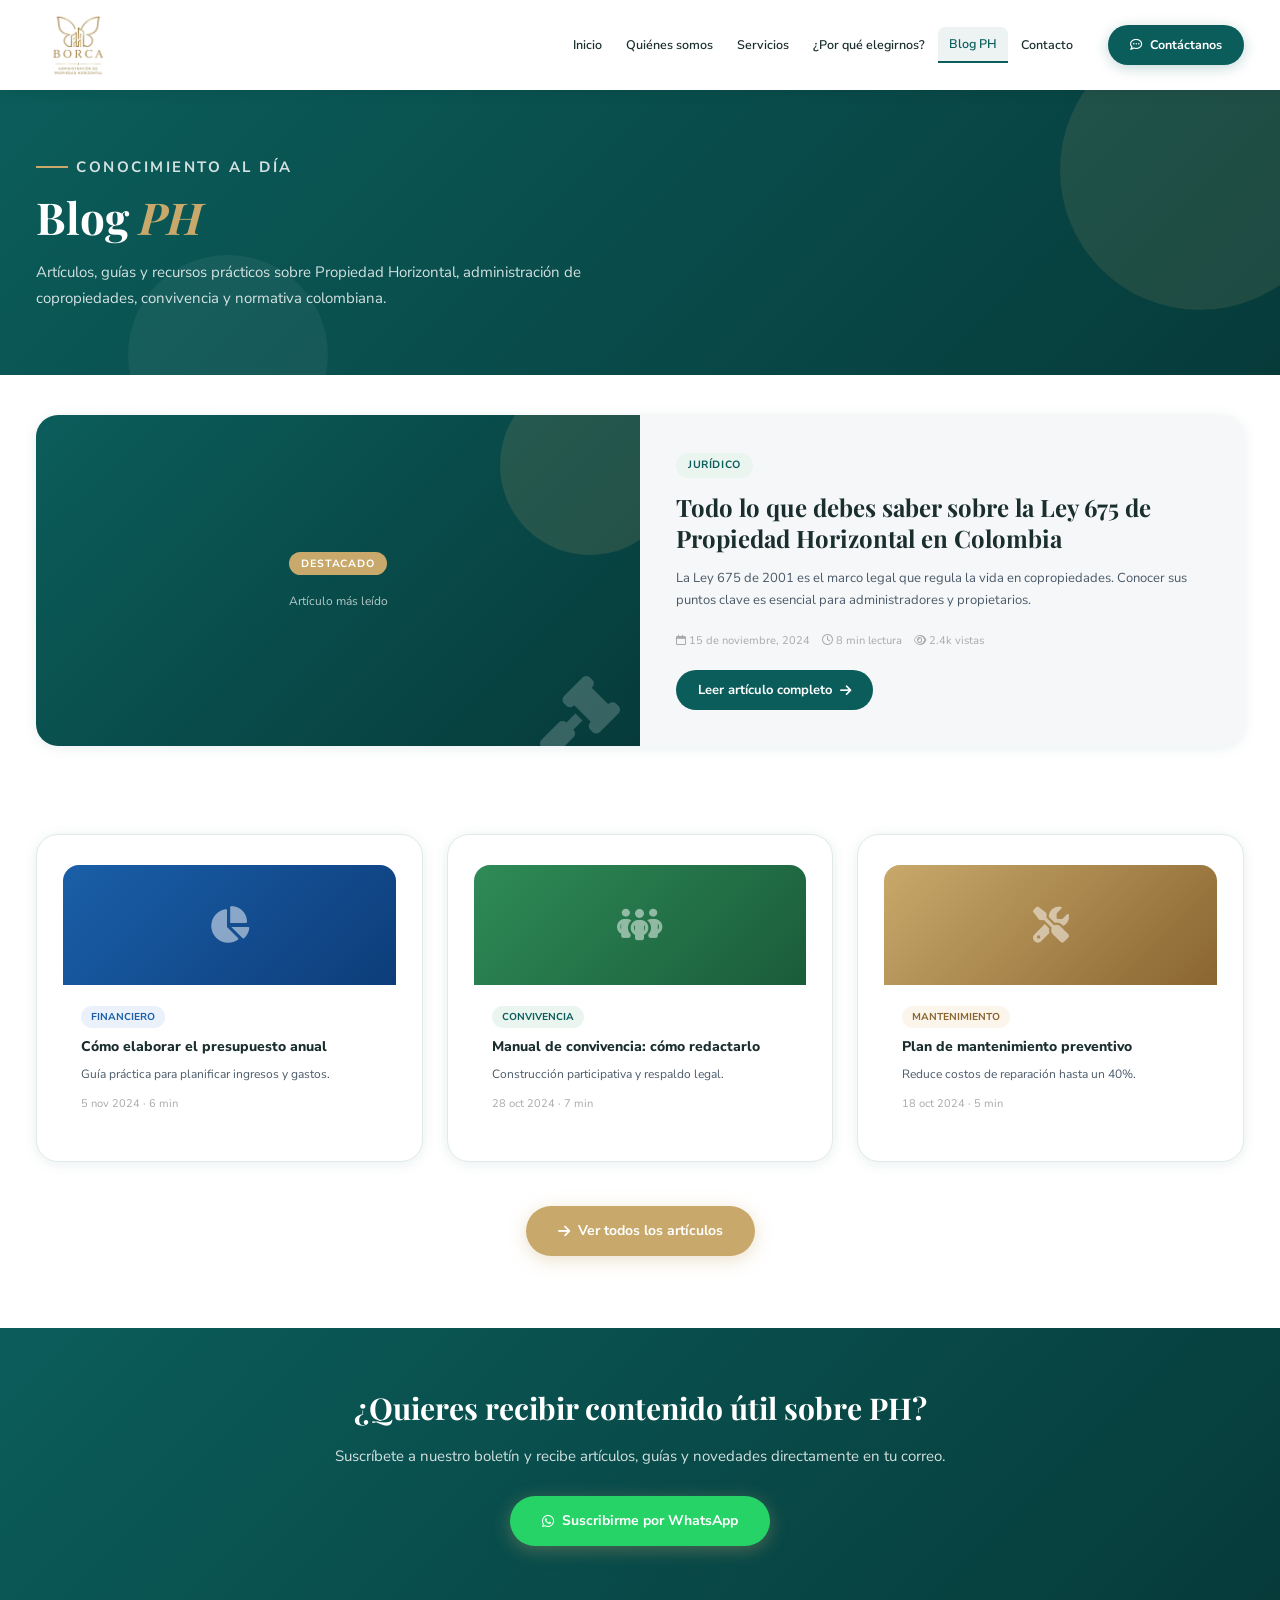
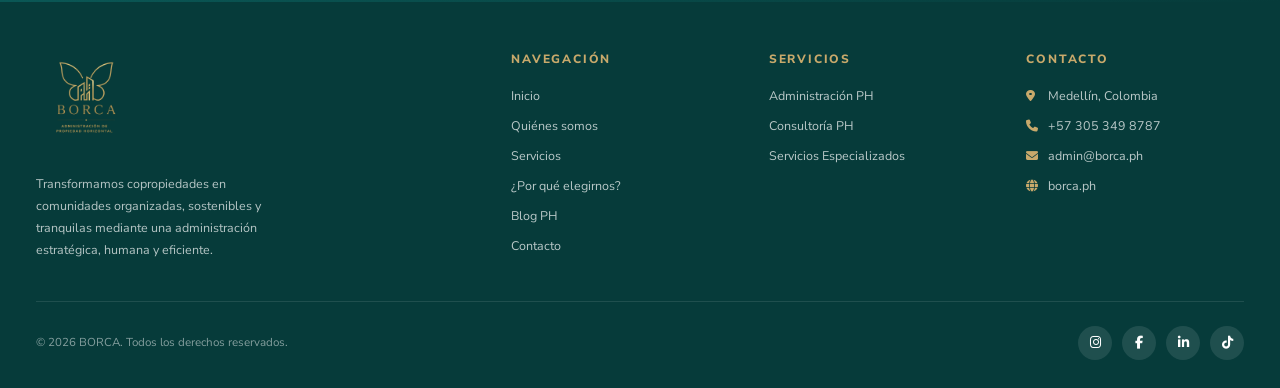
==== commit e1ad5f6f: "feat se hacen cambios" ====
--- a/blog-ph.html
+++ b/blog-ph.html
@@ -219,7 +219,7 @@
 <footer class="page-footer">
   <div class="footer-grid">
     <div class="footer-brand">
-      <img src="[data-uri]" alt="BORCA" class="logo-img-footer" />
+      <img src="assets/ChatGPT Image 7 jul 2026, 21_31_42.png" alt="BORCA" style="width:100px;height:100px;object-fit:contain;margin-bottom:14px">
       <p>Transformamos copropiedades en comunidades organizadas, sostenibles y tranquilas mediante una administración estratégica, humana y eficiente.</p>
     </div>
     <div class="footer-col">
